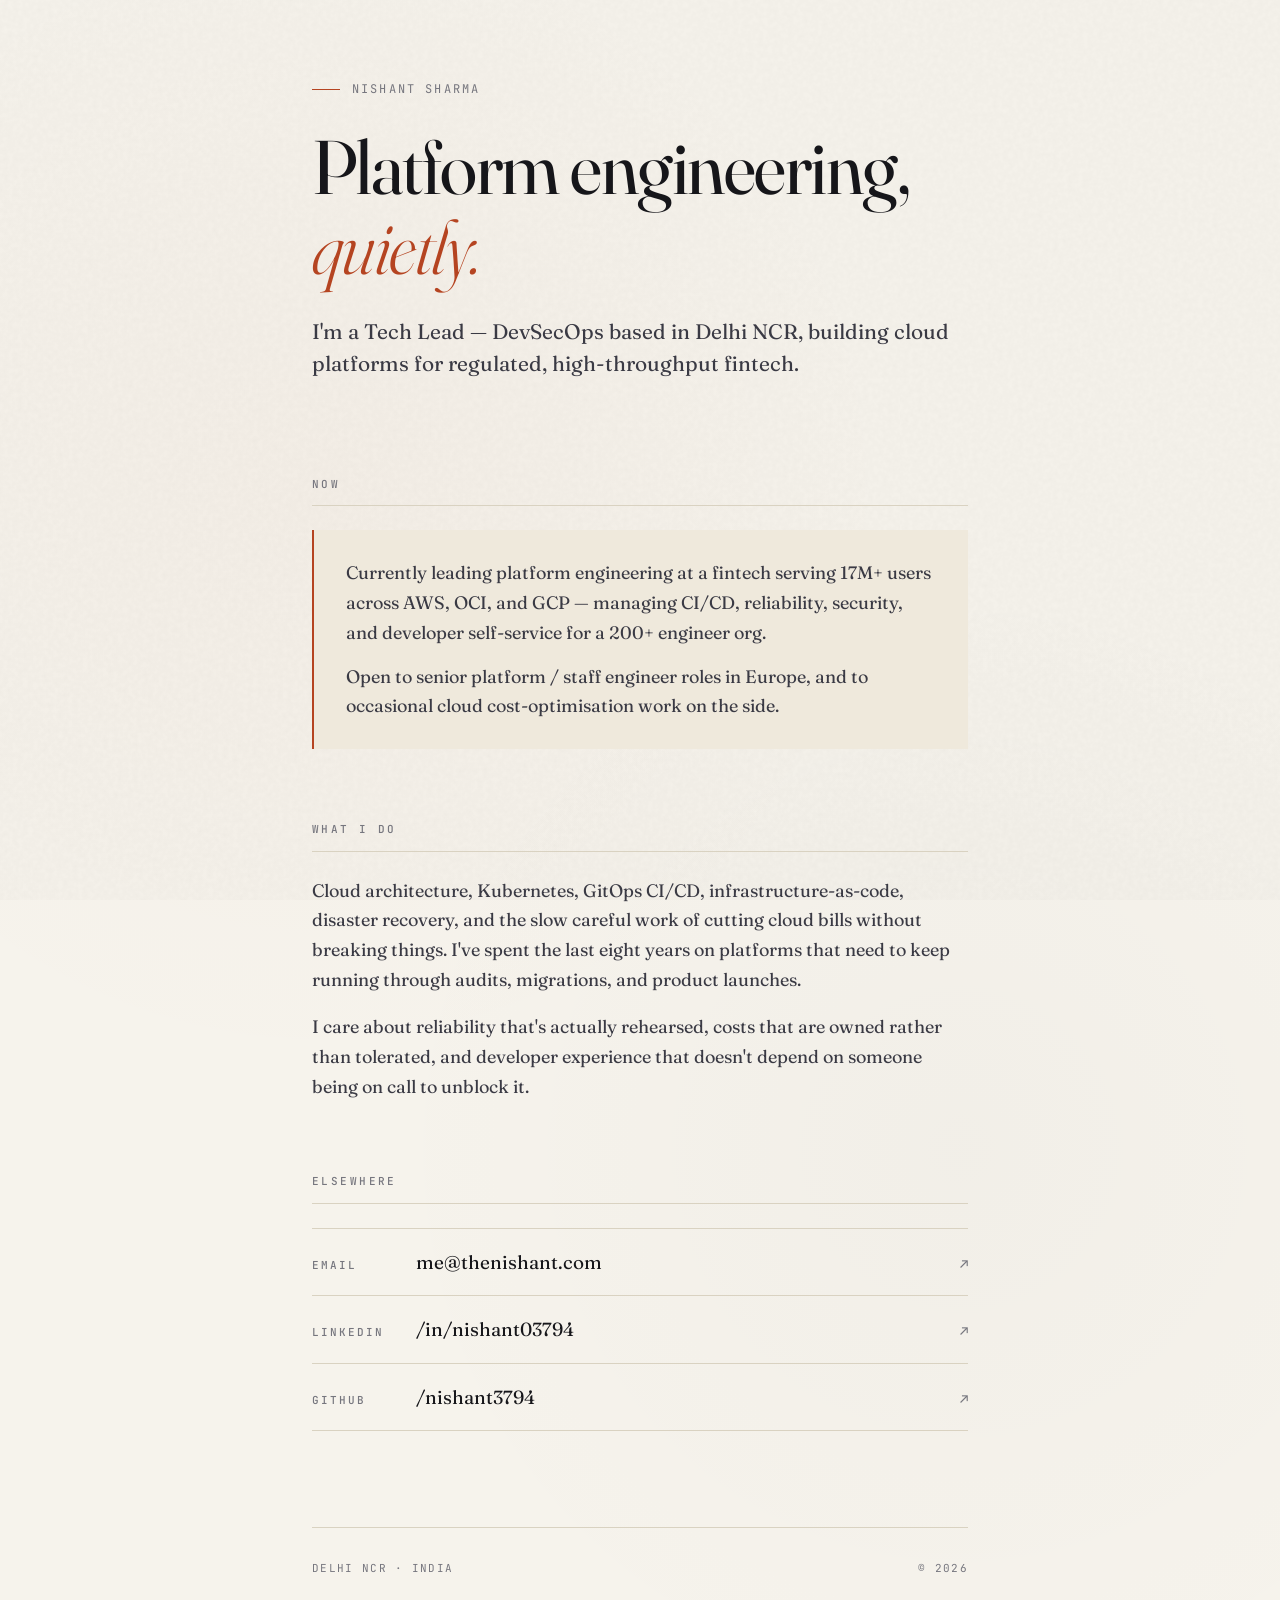
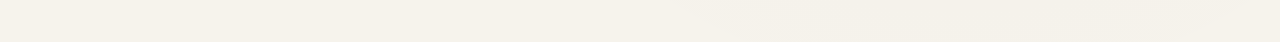
==== index.html @ 080d8586 "New Website" ====
<!DOCTYPE html>
<html lang="en">
<head>
  <meta charset="UTF-8" />
  <meta name="viewport" content="width=device-width, initial-scale=1.0" />
  <title>Nishant Sharma — Tech Lead, DevSecOps</title>
  <meta name="description" content="Tech Lead — DevSecOps. Platform engineering at fintech scale. Cloud, Kubernetes, GitOps, reliability." />
  <meta name="author" content="Nishant Sharma" />

  <meta property="og:title" content="Nishant Sharma — Tech Lead, DevSecOps" />
  <meta property="og:description" content="Platform engineering at fintech scale." />
  <meta property="og:type" content="website" />
  <meta property="og:url" content="https://thenishant.com" />

  <link rel="preconnect" href="https://fonts.googleapis.com" />
  <link rel="preconnect" href="https://fonts.gstatic.com" crossorigin />
  <link href="https://fonts.googleapis.com/css2?family=Fraunces:opsz,wght@9..144,300;9..144,400;9..144,500;9..144,600&family=JetBrains+Mono:wght@400;500&display=swap" rel="stylesheet" />

  <style>
    :root {
      --ink: #16161a;
      --ink-soft: #3a3a44;
      --ink-mute: #76767e;
      --paper: #f6f3ec;
      --paper-warm: #efe9dc;
      --rule: #d9d2c1;
      --accent: #b54421;        /* terracotta */
      --accent-soft: #e8c4b3;
      --serif: 'Fraunces', Georgia, 'Times New Roman', serif;
      --mono: 'JetBrains Mono', ui-monospace, 'SF Mono', Menlo, monospace;
    }

    * { box-sizing: border-box; margin: 0; padding: 0; }

    html { scroll-behavior: smooth; }

    body {
      font-family: var(--serif);
      font-weight: 400;
      font-size: 18px;
      line-height: 1.6;
      color: var(--ink);
      background: var(--paper);
      -webkit-font-smoothing: antialiased;
      -moz-osx-font-smoothing: grayscale;
      min-height: 100vh;

      /* subtle paper grain */
      background-image:
        radial-gradient(circle at 25% 30%, rgba(181, 68, 33, 0.025) 0%, transparent 40%),
        radial-gradient(circle at 75% 70%, rgba(22, 22, 26, 0.02) 0%, transparent 40%);
    }

    .grain {
      position: fixed;
      inset: 0;
      pointer-events: none;
      opacity: 0.4;
      mix-blend-mode: multiply;
      z-index: 1;
      background-image: url("data:image/svg+xml,%3Csvg viewBox='0 0 200 200' xmlns='http://www.w3.org/2000/svg'%3E%3Cfilter id='n'%3E%3CfeTurbulence type='fractalNoise' baseFrequency='0.9' numOctaves='2'/%3E%3CfeColorMatrix values='0 0 0 0 0 0 0 0 0 0 0 0 0 0 0 0 0 0 0.06 0'/%3E%3C/filter%3E%3Crect width='100%25' height='100%25' filter='url(%23n)'/%3E%3C/svg%3E");
    }

    .container {
      max-width: 720px;
      margin: 0 auto;
      padding: 80px 32px 64px;
      position: relative;
      z-index: 2;
    }

    /* ---- Header ---- */
    header {
      margin-bottom: 96px;
      animation: fade-up 0.8s ease-out both;
    }

    .eyebrow {
      font-family: var(--mono);
      font-size: 12px;
      letter-spacing: 0.18em;
      text-transform: uppercase;
      color: var(--ink-mute);
      margin-bottom: 28px;
      display: flex;
      align-items: center;
      gap: 12px;
    }
    .eyebrow::before {
      content: '';
      display: inline-block;
      width: 28px;
      height: 1px;
      background: var(--accent);
    }

    h1 {
      font-family: var(--serif);
      font-weight: 400;
      font-size: clamp(48px, 7vw, 76px);
      line-height: 1.05;
      letter-spacing: -0.02em;
      color: var(--ink);
      margin-bottom: 28px;
      font-variation-settings: 'opsz' 144;
    }

    h1 em {
      font-style: italic;
      font-weight: 300;
      color: var(--accent);
      font-variation-settings: 'opsz' 144;
    }

    .lede {
      font-size: 21px;
      line-height: 1.55;
      color: var(--ink-soft);
      max-width: 60ch;
      font-weight: 400;
    }

    /* ---- Sections ---- */
    section {
      margin-bottom: 72px;
      animation: fade-up 0.8s ease-out both;
    }
    section:nth-child(2) { animation-delay: 0.1s; }
    section:nth-child(3) { animation-delay: 0.2s; }
    section:nth-child(4) { animation-delay: 0.3s; }
    section:nth-child(5) { animation-delay: 0.4s; }

    h2 {
      font-family: var(--mono);
      font-size: 11px;
      font-weight: 500;
      letter-spacing: 0.22em;
      text-transform: uppercase;
      color: var(--ink-mute);
      margin-bottom: 24px;
      padding-bottom: 12px;
      border-bottom: 1px solid var(--rule);
    }

    p {
      font-size: 18px;
      line-height: 1.65;
      color: var(--ink-soft);
      margin-bottom: 18px;
      max-width: 60ch;
    }

    p strong {
      color: var(--ink);
      font-weight: 500;
    }

    /* ---- Now panel ---- */
    .now {
      background: var(--paper-warm);
      padding: 28px 32px;
      border-left: 2px solid var(--accent);
      margin-bottom: 18px;
    }
    .now p { margin-bottom: 0; }
    .now p + p { margin-top: 14px; }

    /* ---- Contact / links ---- */
    .links {
      list-style: none;
      display: flex;
      flex-direction: column;
      gap: 0;
      margin-top: 8px;
    }

    .links li {
      border-bottom: 1px solid var(--rule);
    }
    .links li:first-child { border-top: 1px solid var(--rule); }

    .links a {
      display: flex;
      align-items: baseline;
      justify-content: space-between;
      padding: 18px 0;
      color: var(--ink);
      text-decoration: none;
      font-family: var(--serif);
      font-size: 19px;
      transition: color 0.2s ease, padding-left 0.25s ease;
    }

    .links a::after {
      content: '↗';
      font-family: var(--mono);
      font-size: 14px;
      color: var(--ink-mute);
      transition: transform 0.25s ease, color 0.2s ease;
    }

    .links a:hover {
      color: var(--accent);
      padding-left: 8px;
    }
    .links a:hover::after {
      color: var(--accent);
      transform: translate(2px, -2px);
    }

    .link-label {
      font-family: var(--mono);
      font-size: 11px;
      font-weight: 500;
      letter-spacing: 0.18em;
      text-transform: uppercase;
      color: var(--ink-mute);
      margin-right: 24px;
      min-width: 80px;
      display: inline-block;
    }

    /* ---- Footer ---- */
    footer {
      margin-top: 96px;
      padding-top: 32px;
      border-top: 1px solid var(--rule);
      font-family: var(--mono);
      font-size: 11px;
      letter-spacing: 0.12em;
      text-transform: uppercase;
      color: var(--ink-mute);
      display: flex;
      justify-content: space-between;
      align-items: center;
      animation: fade-up 0.8s ease-out 0.5s both;
    }

    /* ---- Animations ---- */
    @keyframes fade-up {
      from {
        opacity: 0;
        transform: translateY(12px);
      }
      to {
        opacity: 1;
        transform: translateY(0);
      }
    }

    /* ---- Responsive ---- */
    @media (max-width: 640px) {
      .container { padding: 56px 24px 48px; }
      header { margin-bottom: 64px; }
      section { margin-bottom: 56px; }
      .lede { font-size: 18px; }
      .links a { font-size: 17px; }
      .link-label { min-width: 64px; font-size: 10px; }
      .now { padding: 22px 24px; }
      footer { flex-direction: column; gap: 12px; align-items: flex-start; }
    }

    @media (prefers-reduced-motion: reduce) {
      *, *::before, *::after {
        animation-duration: 0.01ms !important;
        animation-iteration-count: 1 !important;
        transition-duration: 0.01ms !important;
      }
    }

    ::selection {
      background: var(--accent-soft);
      color: var(--ink);
    }
  </style>
</head>
<body>
  <div class="grain"></div>

  <main class="container">
    <header>
      <div class="eyebrow">Nishant Sharma</div>
      <h1>Platform engineering, <em>quietly.</em></h1>
      <p class="lede">
        I'm a Tech Lead — DevSecOps based in Delhi NCR, building cloud platforms for regulated, high-throughput fintech.
      </p>
    </header>

    <section>
      <h2>Now</h2>
      <div class="now">
        <p>
          Currently leading platform engineering at a fintech serving 17M+ users across AWS, OCI, and GCP — managing CI/CD, reliability, security, and developer self-service for a 200+ engineer org.
        </p>
        <p>
          Open to senior platform / staff engineer roles in Europe, and to occasional cloud cost-optimisation work on the side.
        </p>
      </div>
    </section>

    <section>
      <h2>What I do</h2>
      <p>
        Cloud architecture, Kubernetes, GitOps CI/CD, infrastructure-as-code, disaster recovery, and the slow careful work of cutting cloud bills without breaking things. I've spent the last eight years on platforms that need to keep running through audits, migrations, and product launches.
      </p>
      <p>
        I care about reliability that's actually rehearsed, costs that are owned rather than tolerated, and developer experience that doesn't depend on someone being on call to unblock it.
      </p>
    </section>

    <section>
      <h2>Elsewhere</h2>
      <ul class="links">
        <li>
          <a href="mailto:me@thenishant.com">
            <span><span class="link-label">Email</span>me@thenishant.com</span>
          </a>
        </li>
        <li>
          <a href="https://linkedin.com/in/nishant03794" target="_blank" rel="noopener">
            <span><span class="link-label">LinkedIn</span>/in/nishant03794</span>
          </a>
        </li>
        <li>
          <a href="https://github.com/nishant3794" target="_blank" rel="noopener">
            <span><span class="link-label">GitHub</span>/nishant3794</span>
          </a>
        </li>
      </ul>
    </section>

    <footer>
      <span>Delhi NCR · India</span>
      <span>© 2026</span>
    </footer>
  </main>
</body>
</html>
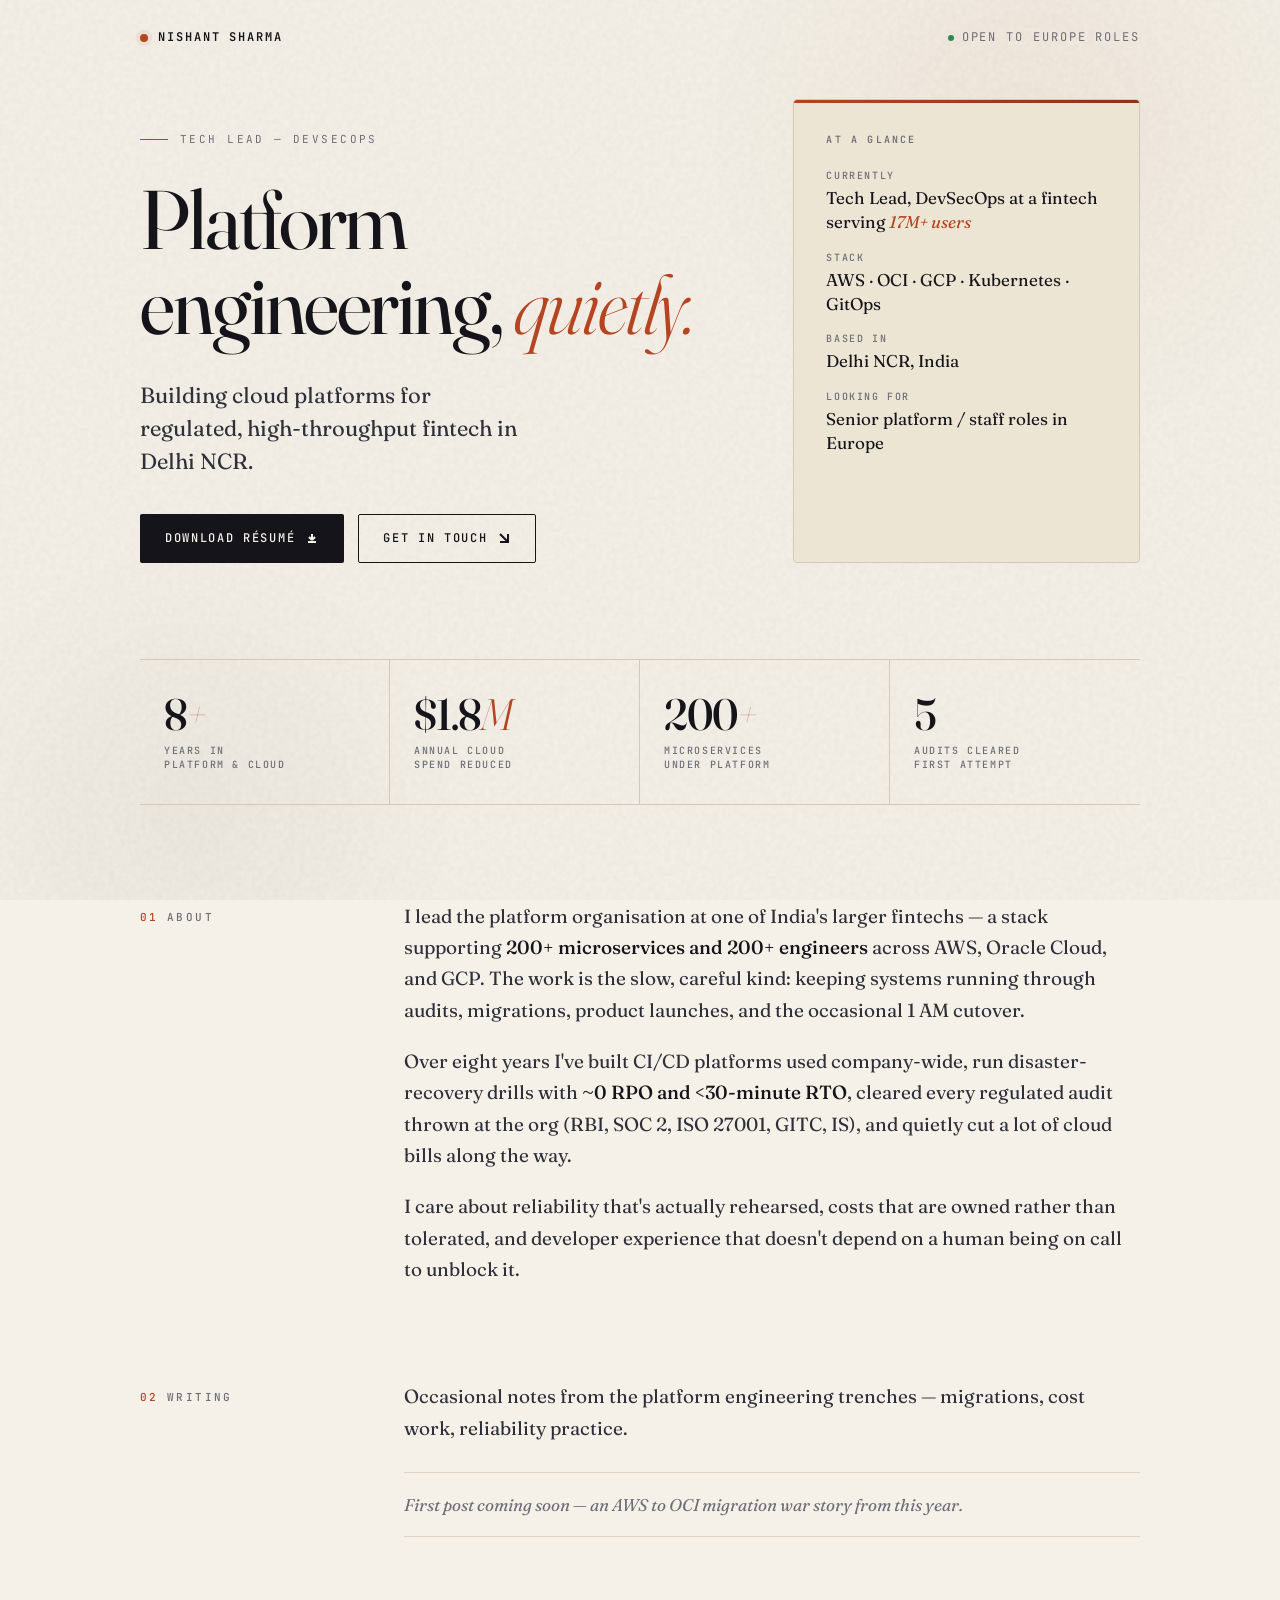
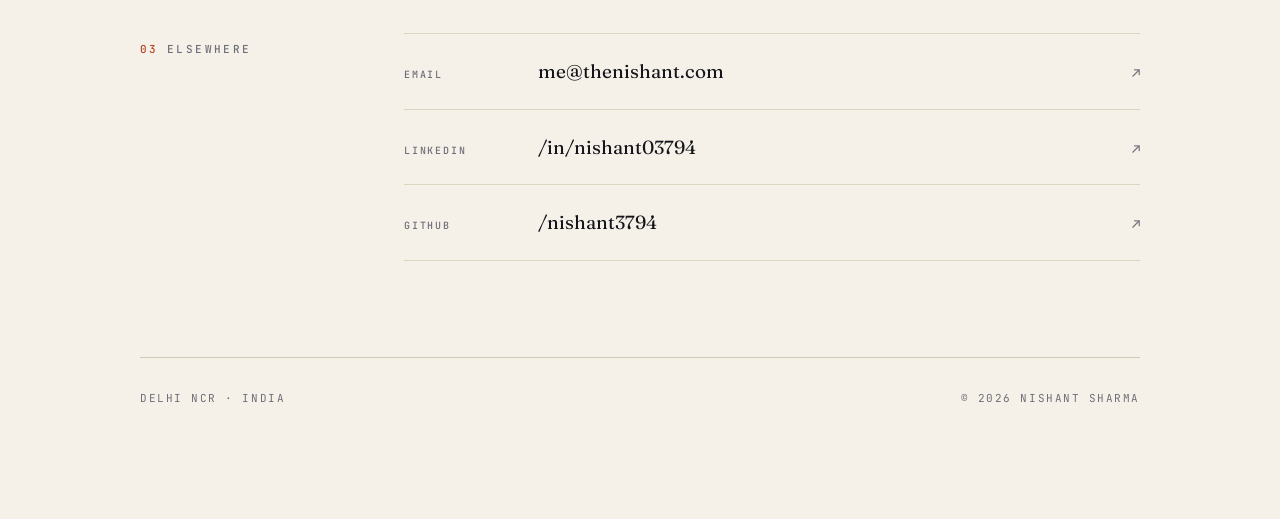
==== commit fbe7487c: "Refactor index.html with style and content updates Updated styles and content in index.html, includi" ====
--- a/index.html
+++ b/index.html
@@ -14,24 +14,27 @@
 
   <link rel="preconnect" href="https://fonts.googleapis.com" />
   <link rel="preconnect" href="https://fonts.gstatic.com" crossorigin />
-  <link href="https://fonts.googleapis.com/css2?family=Fraunces:opsz,wght@9..144,300;9..144,400;9..144,500;9..144,600&family=JetBrains+Mono:wght@400;500&display=swap" rel="stylesheet" />
+  <link href="https://fonts.googleapis.com/css2?family=Fraunces:opsz,wght@9..144,300;9..144,400;9..144,500;9..144,600;9..144,700&family=JetBrains+Mono:wght@400;500;600&display=swap" rel="stylesheet" />
 
   <style>
     :root {
-      --ink: #16161a;
-      --ink-soft: #3a3a44;
-      --ink-mute: #76767e;
-      --paper: #f6f3ec;
-      --paper-warm: #efe9dc;
-      --rule: #d9d2c1;
-      --accent: #b54421;        /* terracotta */
+      --ink: #14141a;
+      --ink-soft: #2f2f3a;
+      --ink-mute: #6e6e78;
+      --paper: #f5f1e8;
+      --paper-warm: #ece5d3;
+      --paper-deep: #e3dac4;
+      --rule: #d2cab5;
+      --rule-soft: #ddd5c0;
+      --accent: #b54421;
+      --accent-deep: #8e3416;
       --accent-soft: #e8c4b3;
+      --accent-glow: rgba(181, 68, 33, 0.08);
       --serif: 'Fraunces', Georgia, 'Times New Roman', serif;
       --mono: 'JetBrains Mono', ui-monospace, 'SF Mono', Menlo, monospace;
     }
 
     * { box-sizing: border-box; margin: 0; padding: 0; }
-
     html { scroll-behavior: smooth; }
 
     body {
@@ -44,41 +47,120 @@
       -webkit-font-smoothing: antialiased;
       -moz-osx-font-smoothing: grayscale;
       min-height: 100vh;
-
-      /* subtle paper grain */
-      background-image:
-        radial-gradient(circle at 25% 30%, rgba(181, 68, 33, 0.025) 0%, transparent 40%),
-        radial-gradient(circle at 75% 70%, rgba(22, 22, 26, 0.02) 0%, transparent 40%);
+    }
+
+    /* ---- Background atmosphere ---- */
+    .bg-fx {
+      position: fixed;
+      inset: 0;
+      pointer-events: none;
+      z-index: 0;
+      overflow: hidden;
+    }
+    .bg-fx::before {
+      content: '';
+      position: absolute;
+      top: -20%;
+      right: -10%;
+      width: 60%;
+      height: 70%;
+      background: radial-gradient(circle, rgba(181, 68, 33, 0.06) 0%, transparent 60%);
+      filter: blur(40px);
+    }
+    .bg-fx::after {
+      content: '';
+      position: absolute;
+      bottom: -20%;
+      left: -10%;
+      width: 50%;
+      height: 60%;
+      background: radial-gradient(circle, rgba(22, 22, 26, 0.04) 0%, transparent 60%);
+      filter: blur(40px);
     }
 
     .grain {
       position: fixed;
       inset: 0;
       pointer-events: none;
-      opacity: 0.4;
+      opacity: 0.5;
       mix-blend-mode: multiply;
       z-index: 1;
-      background-image: url("data:image/svg+xml,%3Csvg viewBox='0 0 200 200' xmlns='http://www.w3.org/2000/svg'%3E%3Cfilter id='n'%3E%3CfeTurbulence type='fractalNoise' baseFrequency='0.9' numOctaves='2'/%3E%3CfeColorMatrix values='0 0 0 0 0 0 0 0 0 0 0 0 0 0 0 0 0 0 0.06 0'/%3E%3C/filter%3E%3Crect width='100%25' height='100%25' filter='url(%23n)'/%3E%3C/svg%3E");
+      background-image: url("data:image/svg+xml,%3Csvg viewBox='0 0 200 200' xmlns='http://www.w3.org/2000/svg'%3E%3Cfilter id='n'%3E%3CfeTurbulence type='fractalNoise' baseFrequency='0.85' numOctaves='2'/%3E%3CfeColorMatrix values='0 0 0 0 0 0 0 0 0 0 0 0 0 0 0 0 0 0 0.07 0'/%3E%3C/filter%3E%3Crect width='100%25' height='100%25' filter='url(%23n)'/%3E%3C/svg%3E");
+    }
+
+    /* ---- Top bar ---- */
+    .topbar {
+      position: relative;
+      z-index: 10;
+      max-width: 1080px;
+      margin: 0 auto;
+      padding: 28px 40px;
+      display: flex;
+      align-items: center;
+      justify-content: space-between;
+      font-family: var(--mono);
+      font-size: 12px;
+      letter-spacing: 0.16em;
+      text-transform: uppercase;
+    }
+    .topbar .mark {
+      color: var(--ink);
+      font-weight: 600;
+      text-decoration: none;
+      display: flex;
+      align-items: center;
+      gap: 10px;
+    }
+    .topbar .mark::before {
+      content: '';
+      display: inline-block;
+      width: 8px;
+      height: 8px;
+      background: var(--accent);
+      border-radius: 50%;
+      box-shadow: 0 0 0 4px var(--accent-glow);
+    }
+    .topbar .available {
+      color: var(--ink-mute);
+      display: flex;
+      align-items: center;
+      gap: 8px;
+    }
+    .topbar .available .dot {
+      width: 6px;
+      height: 6px;
+      background: #2d8a4e;
+      border-radius: 50%;
+      animation: pulse 2.4s ease-in-out infinite;
+    }
+    @keyframes pulse {
+      0%, 100% { opacity: 1; box-shadow: 0 0 0 0 rgba(45, 138, 78, 0.4); }
+      50% { opacity: 0.85; box-shadow: 0 0 0 6px rgba(45, 138, 78, 0); }
     }
 
     .container {
-      max-width: 720px;
+      max-width: 1080px;
       margin: 0 auto;
-      padding: 80px 32px 64px;
+      padding: 24px 40px 80px;
       position: relative;
       z-index: 2;
     }
 
-    /* ---- Header ---- */
-    header {
+    /* ---- Hero ---- */
+    .hero {
+      display: grid;
+      grid-template-columns: 1.7fr 1fr;
+      gap: 64px;
       margin-bottom: 96px;
       animation: fade-up 0.8s ease-out both;
     }
 
+    .hero-main { padding-top: 32px; }
+
     .eyebrow {
       font-family: var(--mono);
-      font-size: 12px;
-      letter-spacing: 0.18em;
+      font-size: 11px;
+      letter-spacing: 0.22em;
       text-transform: uppercase;
       color: var(--ink-mute);
       margin-bottom: 28px;
@@ -97,14 +179,13 @@
     h1 {
       font-family: var(--serif);
       font-weight: 400;
-      font-size: clamp(48px, 7vw, 76px);
-      line-height: 1.05;
-      letter-spacing: -0.02em;
-      color: var(--ink);
-      margin-bottom: 28px;
+      font-size: clamp(52px, 6.5vw, 88px);
+      line-height: 1.02;
+      letter-spacing: -0.025em;
+      color: var(--ink);
+      margin-bottom: 32px;
       font-variation-settings: 'opsz' 144;
     }
-
     h1 em {
       font-style: italic;
       font-weight: 300;
@@ -113,23 +194,178 @@
     }
 
     .lede {
-      font-size: 21px;
-      line-height: 1.55;
+      font-size: 22px;
+      line-height: 1.5;
       color: var(--ink-soft);
-      max-width: 60ch;
+      max-width: 28ch;
       font-weight: 400;
+      margin-bottom: 36px;
+    }
+
+    /* ---- CTA buttons ---- */
+    .cta-row {
+      display: flex;
+      gap: 14px;
+      flex-wrap: wrap;
+      align-items: center;
+    }
+    .btn {
+      display: inline-flex;
+      align-items: center;
+      gap: 10px;
+      padding: 14px 24px;
+      font-family: var(--mono);
+      font-size: 12px;
+      font-weight: 500;
+      letter-spacing: 0.14em;
+      text-transform: uppercase;
+      text-decoration: none;
+      border-radius: 2px;
+      transition: all 0.25s ease;
+      cursor: pointer;
+      border: 1px solid transparent;
+    }
+    .btn-primary {
+      background: var(--ink);
+      color: var(--paper);
+    }
+    .btn-primary:hover {
+      background: var(--accent-deep);
+      transform: translateY(-1px);
+      box-shadow: 0 8px 20px -8px rgba(181, 68, 33, 0.4);
+    }
+    .btn-primary svg { stroke: var(--paper); }
+    .btn-secondary {
+      background: transparent;
+      color: var(--ink);
+      border: 1px solid var(--ink);
+    }
+    .btn-secondary:hover {
+      background: var(--ink);
+      color: var(--paper);
+      transform: translateY(-1px);
+    }
+    .btn-secondary:hover svg { stroke: var(--paper); }
+    .btn svg {
+      width: 14px;
+      height: 14px;
+      stroke: var(--ink);
+      stroke-width: 2;
+      fill: none;
+      transition: transform 0.25s ease;
+    }
+    .btn:hover svg { transform: translate(2px, -2px); }
+    .btn-primary svg { stroke: var(--paper); }
+
+    /* ---- Hero meta card ---- */
+    .meta-card {
+      background: var(--paper-warm);
+      padding: 32px;
+      border: 1px solid var(--rule);
+      border-radius: 4px;
+      position: relative;
+      overflow: hidden;
+    }
+    .meta-card::before {
+      content: '';
+      position: absolute;
+      top: 0;
+      left: 0;
+      right: 0;
+      height: 3px;
+      background: linear-gradient(90deg, var(--accent), var(--accent-deep));
+    }
+    .meta-card h3 {
+      font-family: var(--mono);
+      font-size: 10px;
+      font-weight: 600;
+      letter-spacing: 0.22em;
+      text-transform: uppercase;
+      color: var(--ink-mute);
+      margin-bottom: 20px;
+    }
+    .meta-list {
+      list-style: none;
+      display: flex;
+      flex-direction: column;
+      gap: 16px;
+    }
+    .meta-list li {
+      display: flex;
+      flex-direction: column;
+      gap: 2px;
+    }
+    .meta-label {
+      font-family: var(--mono);
+      font-size: 10px;
+      font-weight: 500;
+      letter-spacing: 0.16em;
+      text-transform: uppercase;
+      color: var(--ink-mute);
+    }
+    .meta-value {
+      font-family: var(--serif);
+      font-size: 17px;
+      color: var(--ink);
+      line-height: 1.4;
+    }
+    .meta-value em {
+      color: var(--accent);
+      font-style: italic;
+    }
+
+    /* ---- Stats strip ---- */
+    .stats {
+      display: grid;
+      grid-template-columns: repeat(4, 1fr);
+      gap: 0;
+      margin-bottom: 96px;
+      border-top: 1px solid var(--rule);
+      border-bottom: 1px solid var(--rule);
+      animation: fade-up 0.8s ease-out 0.15s both;
+    }
+    .stat {
+      padding: 32px 24px;
+      border-right: 1px solid var(--rule);
+      transition: background 0.3s ease;
+    }
+    .stat:last-child { border-right: none; }
+    .stat:hover { background: var(--paper-warm); }
+    .stat-value {
+      font-family: var(--serif);
+      font-size: 44px;
+      font-weight: 500;
+      line-height: 1;
+      color: var(--ink);
+      margin-bottom: 8px;
+      letter-spacing: -0.02em;
+      font-variation-settings: 'opsz' 144;
+    }
+    .stat-value em {
+      font-style: italic;
+      font-weight: 300;
+      color: var(--accent);
+    }
+    .stat-label {
+      font-family: var(--mono);
+      font-size: 10px;
+      font-weight: 500;
+      letter-spacing: 0.16em;
+      text-transform: uppercase;
+      color: var(--ink-mute);
+      line-height: 1.4;
     }
 
     /* ---- Sections ---- */
     section {
-      margin-bottom: 72px;
+      margin-bottom: 96px;
       animation: fade-up 0.8s ease-out both;
     }
-    section:nth-child(2) { animation-delay: 0.1s; }
-    section:nth-child(3) { animation-delay: 0.2s; }
-    section:nth-child(4) { animation-delay: 0.3s; }
-    section:nth-child(5) { animation-delay: 0.4s; }
-
+    .section-row {
+      display: grid;
+      grid-template-columns: 200px 1fr;
+      gap: 64px;
+    }
     h2 {
       font-family: var(--mono);
       font-size: 11px;
@@ -137,129 +373,177 @@
       letter-spacing: 0.22em;
       text-transform: uppercase;
       color: var(--ink-mute);
-      margin-bottom: 24px;
-      padding-bottom: 12px;
-      border-bottom: 1px solid var(--rule);
-    }
-
-    p {
-      font-size: 18px;
+      padding-top: 8px;
+    }
+    h2 .num {
+      color: var(--accent);
+      margin-right: 8px;
+    }
+
+    .section-body p {
+      font-size: 19px;
       line-height: 1.65;
       color: var(--ink-soft);
-      margin-bottom: 18px;
+      margin-bottom: 20px;
       max-width: 60ch;
     }
-
-    p strong {
+    .section-body p:last-child { margin-bottom: 0; }
+    .section-body p strong {
       color: var(--ink);
       font-weight: 500;
     }
 
-    /* ---- Now panel ---- */
-    .now {
-      background: var(--paper-warm);
-      padding: 28px 32px;
-      border-left: 2px solid var(--accent);
-      margin-bottom: 18px;
-    }
-    .now p { margin-bottom: 0; }
-    .now p + p { margin-top: 14px; }
-
-    /* ---- Contact / links ---- */
+    /* ---- Writing list ---- */
+    .writing-list {
+      list-style: none;
+      display: flex;
+      flex-direction: column;
+    }
+    .writing-list li {
+      border-top: 1px solid var(--rule-soft);
+    }
+    .writing-list li:last-child {
+      border-bottom: 1px solid var(--rule-soft);
+    }
+    .writing-list a {
+      display: grid;
+      grid-template-columns: 110px 1fr auto;
+      gap: 24px;
+      align-items: baseline;
+      padding: 24px 0;
+      text-decoration: none;
+      color: var(--ink);
+      transition: padding-left 0.25s ease, color 0.2s ease;
+    }
+    .writing-list a:hover { padding-left: 12px; color: var(--accent-deep); }
+    .writing-date {
+      font-family: var(--mono);
+      font-size: 11px;
+      letter-spacing: 0.12em;
+      text-transform: uppercase;
+      color: var(--ink-mute);
+    }
+    .writing-title {
+      font-family: var(--serif);
+      font-size: 21px;
+      font-weight: 400;
+      line-height: 1.35;
+      letter-spacing: -0.01em;
+    }
+    .writing-arrow {
+      font-family: var(--mono);
+      font-size: 14px;
+      color: var(--ink-mute);
+      transition: transform 0.25s ease, color 0.2s ease;
+    }
+    .writing-list a:hover .writing-arrow {
+      transform: translate(2px, -2px);
+      color: var(--accent);
+    }
+    .writing-coming {
+      font-family: var(--serif);
+      font-style: italic;
+      color: var(--ink-mute);
+      padding: 18px 0;
+      font-size: 17px;
+    }
+
+    /* ---- Contact list ---- */
     .links {
       list-style: none;
       display: flex;
       flex-direction: column;
-      gap: 0;
-      margin-top: 8px;
-    }
-
-    .links li {
-      border-bottom: 1px solid var(--rule);
-    }
-    .links li:first-child { border-top: 1px solid var(--rule); }
-
+    }
+    .links li { border-top: 1px solid var(--rule-soft); }
+    .links li:last-child { border-bottom: 1px solid var(--rule-soft); }
     .links a {
-      display: flex;
+      display: grid;
+      grid-template-columns: 110px 1fr auto;
+      gap: 24px;
       align-items: baseline;
-      justify-content: space-between;
-      padding: 18px 0;
-      color: var(--ink);
+      padding: 22px 0;
       text-decoration: none;
+      color: var(--ink);
       font-family: var(--serif);
       font-size: 19px;
-      transition: color 0.2s ease, padding-left 0.25s ease;
-    }
-
-    .links a::after {
-      content: '↗';
-      font-family: var(--mono);
-      font-size: 14px;
-      color: var(--ink-mute);
-      transition: transform 0.25s ease, color 0.2s ease;
-    }
-
-    .links a:hover {
-      color: var(--accent);
-      padding-left: 8px;
-    }
-    .links a:hover::after {
-      color: var(--accent);
-      transform: translate(2px, -2px);
-    }
-
-    .link-label {
-      font-family: var(--mono);
-      font-size: 11px;
+      transition: padding-left 0.25s ease, color 0.2s ease;
+    }
+    .links a:hover { padding-left: 12px; color: var(--accent-deep); }
+    .links-label {
+      font-family: var(--mono);
+      font-size: 10px;
       font-weight: 500;
       letter-spacing: 0.18em;
       text-transform: uppercase;
       color: var(--ink-mute);
-      margin-right: 24px;
-      min-width: 80px;
-      display: inline-block;
+    }
+    .links-arrow {
+      font-family: var(--mono);
+      font-size: 14px;
+      color: var(--ink-mute);
+      transition: transform 0.25s ease, color 0.2s ease;
+    }
+    .links a:hover .links-arrow {
+      transform: translate(2px, -2px);
+      color: var(--accent);
     }
 
     /* ---- Footer ---- */
     footer {
-      margin-top: 96px;
-      padding-top: 32px;
+      margin-top: 64px;
+      padding: 32px 0;
       border-top: 1px solid var(--rule);
       font-family: var(--mono);
       font-size: 11px;
-      letter-spacing: 0.12em;
+      letter-spacing: 0.14em;
       text-transform: uppercase;
       color: var(--ink-mute);
       display: flex;
       justify-content: space-between;
       align-items: center;
-      animation: fade-up 0.8s ease-out 0.5s both;
     }
 
     /* ---- Animations ---- */
     @keyframes fade-up {
-      from {
-        opacity: 0;
-        transform: translateY(12px);
+      from { opacity: 0; transform: translateY(16px); }
+      to { opacity: 1; transform: translateY(0); }
+    }
+    section:nth-of-type(1) { animation-delay: 0.25s; }
+    section:nth-of-type(2) { animation-delay: 0.35s; }
+    section:nth-of-type(3) { animation-delay: 0.45s; }
+
+    /* ---- Responsive ---- */
+    @media (max-width: 900px) {
+      .hero { grid-template-columns: 1fr; gap: 40px; }
+      .hero-main { padding-top: 0; }
+      .stats { grid-template-columns: repeat(2, 1fr); }
+      .stat:nth-child(2) { border-right: none; }
+      .stat:nth-child(1), .stat:nth-child(2) { border-bottom: 1px solid var(--rule); }
+      .section-row { grid-template-columns: 1fr; gap: 24px; }
+      .lede { max-width: 100%; }
+    }
+    @media (max-width: 600px) {
+      .topbar { padding: 22px 24px; }
+      .container { padding: 16px 24px 56px; }
+      .hero { margin-bottom: 64px; }
+      section { margin-bottom: 72px; }
+      .stat-value { font-size: 32px; }
+      .stat { padding: 24px 16px; }
+      .meta-card { padding: 24px; }
+      .lede { font-size: 19px; }
+      .writing-list a, .links a {
+        grid-template-columns: 1fr auto;
+        gap: 12px;
       }
-      to {
-        opacity: 1;
-        transform: translateY(0);
+      .writing-date, .links-label {
+        grid-column: 1 / -1;
+        margin-bottom: 4px;
       }
-    }
-
-    /* ---- Responsive ---- */
-    @media (max-width: 640px) {
-      .container { padding: 56px 24px 48px; }
-      header { margin-bottom: 64px; }
-      section { margin-bottom: 56px; }
-      .lede { font-size: 18px; }
-      .links a { font-size: 17px; }
-      .link-label { min-width: 64px; font-size: 10px; }
-      .now { padding: 22px 24px; }
+      .writing-title, .links a > span:nth-child(2) { font-size: 17px; }
+      .cta-row { flex-direction: column; align-items: stretch; }
+      .btn { justify-content: center; }
       footer { flex-direction: column; gap: 12px; align-items: flex-start; }
     }
-
     @media (prefers-reduced-motion: reduce) {
       *, *::before, *::after {
         animation-duration: 0.01ms !important;
@@ -267,72 +551,149 @@
         transition-duration: 0.01ms !important;
       }
     }
-
-    ::selection {
-      background: var(--accent-soft);
-      color: var(--ink);
-    }
+    ::selection { background: var(--accent-soft); color: var(--ink); }
   </style>
 </head>
 <body>
+  <div class="bg-fx"></div>
   <div class="grain"></div>
 
+  <nav class="topbar">
+    <a href="#" class="mark">Nishant Sharma</a>
+    <span class="available"><span class="dot"></span>Open to Europe roles</span>
+  </nav>
+
   <main class="container">
-    <header>
-      <div class="eyebrow">Nishant Sharma</div>
-      <h1>Platform engineering, <em>quietly.</em></h1>
-      <p class="lede">
-        I'm a Tech Lead — DevSecOps based in Delhi NCR, building cloud platforms for regulated, high-throughput fintech.
-      </p>
-    </header>
+
+    <section class="hero">
+      <div class="hero-main">
+        <div class="eyebrow">Tech Lead — DevSecOps</div>
+        <h1>Platform engineering, <em>quietly.</em></h1>
+        <p class="lede">
+          Building cloud platforms for regulated, high-throughput fintech in Delhi NCR.
+        </p>
+        <div class="cta-row">
+          <a class="btn btn-primary" href="/Nishant_Sharma_Resume.pdf" download>
+            Download résumé
+            <svg viewBox="0 0 14 14"><path d="M3 11h8M7 3v6m0 0l-3-3m3 3l3-3"/></svg>
+          </a>
+          <a class="btn btn-secondary" href="mailto:me@thenishant.com">
+            Get in touch
+            <svg viewBox="0 0 14 14"><path d="M3 3l8 8M11 3v8H3"/></svg>
+          </a>
+        </div>
+      </div>
+
+      <aside class="meta-card">
+        <h3>At a glance</h3>
+        <ul class="meta-list">
+          <li>
+            <span class="meta-label">Currently</span>
+            <span class="meta-value">Tech Lead, DevSecOps at a fintech serving <em>17M+ users</em></span>
+          </li>
+          <li>
+            <span class="meta-label">Stack</span>
+            <span class="meta-value">AWS · OCI · GCP · Kubernetes · GitOps</span>
+          </li>
+          <li>
+            <span class="meta-label">Based in</span>
+            <span class="meta-value">Delhi NCR, India</span>
+          </li>
+          <li>
+            <span class="meta-label">Looking for</span>
+            <span class="meta-value">Senior platform / staff roles in Europe</span>
+          </li>
+        </ul>
+      </aside>
+    </section>
+
+    <div class="stats">
+      <div class="stat">
+        <div class="stat-value">8<em>+</em></div>
+        <div class="stat-label">Years in<br/>platform &amp; cloud</div>
+      </div>
+      <div class="stat">
+        <div class="stat-value">$1.8<em>M</em></div>
+        <div class="stat-label">Annual cloud<br/>spend reduced</div>
+      </div>
+      <div class="stat">
+        <div class="stat-value">200<em>+</em></div>
+        <div class="stat-label">Microservices<br/>under platform</div>
+      </div>
+      <div class="stat">
+        <div class="stat-value">5</div>
+        <div class="stat-label">Audits cleared<br/>first attempt</div>
+      </div>
+    </div>
 
     <section>
-      <h2>Now</h2>
-      <div class="now">
-        <p>
-          Currently leading platform engineering at a fintech serving 17M+ users across AWS, OCI, and GCP — managing CI/CD, reliability, security, and developer self-service for a 200+ engineer org.
-        </p>
-        <p>
-          Open to senior platform / staff engineer roles in Europe, and to occasional cloud cost-optimisation work on the side.
-        </p>
+      <div class="section-row">
+        <h2><span class="num">01</span>About</h2>
+        <div class="section-body">
+          <p>
+            I lead the platform organisation at one of India's larger fintechs — a stack supporting <strong>200+ microservices and 200+ engineers</strong> across AWS, Oracle Cloud, and GCP. The work is the slow, careful kind: keeping systems running through audits, migrations, product launches, and the occasional 1 AM cutover.
+          </p>
+          <p>
+            Over eight years I've built CI/CD platforms used company-wide, run disaster-recovery drills with <strong>~0 RPO and &lt;30-minute RTO</strong>, cleared every regulated audit thrown at the org (RBI, SOC 2, ISO 27001, GITC, IS), and quietly cut a lot of cloud bills along the way.
+          </p>
+          <p>
+            I care about reliability that's actually rehearsed, costs that are owned rather than tolerated, and developer experience that doesn't depend on a human being on call to unblock it.
+          </p>
+        </div>
       </div>
     </section>
 
     <section>
-      <h2>What I do</h2>
-      <p>
-        Cloud architecture, Kubernetes, GitOps CI/CD, infrastructure-as-code, disaster recovery, and the slow careful work of cutting cloud bills without breaking things. I've spent the last eight years on platforms that need to keep running through audits, migrations, and product launches.
-      </p>
-      <p>
-        I care about reliability that's actually rehearsed, costs that are owned rather than tolerated, and developer experience that doesn't depend on someone being on call to unblock it.
-      </p>
+      <div class="section-row">
+        <h2><span class="num">02</span>Writing</h2>
+        <div class="section-body">
+          <p style="margin-bottom: 28px;">
+            Occasional notes from the platform engineering trenches — migrations, cost work, reliability practice.
+          </p>
+          <ul class="writing-list">
+            <li class="writing-coming">
+              First post coming soon — an AWS to OCI migration war story from this year.
+            </li>
+          </ul>
+        </div>
+      </div>
     </section>
 
     <section>
-      <h2>Elsewhere</h2>
-      <ul class="links">
-        <li>
-          <a href="mailto:me@thenishant.com">
-            <span><span class="link-label">Email</span>me@thenishant.com</span>
-          </a>
-        </li>
-        <li>
-          <a href="https://linkedin.com/in/nishant03794" target="_blank" rel="noopener">
-            <span><span class="link-label">LinkedIn</span>/in/nishant03794</span>
-          </a>
-        </li>
-        <li>
-          <a href="https://github.com/nishant3794" target="_blank" rel="noopener">
-            <span><span class="link-label">GitHub</span>/nishant3794</span>
-          </a>
-        </li>
-      </ul>
+      <div class="section-row">
+        <h2><span class="num">03</span>Elsewhere</h2>
+        <div class="section-body">
+          <ul class="links">
+            <li>
+              <a href="mailto:me@thenishant.com">
+                <span class="links-label">Email</span>
+                <span>me@thenishant.com</span>
+                <span class="links-arrow">↗</span>
+              </a>
+            </li>
+            <li>
+              <a href="https://linkedin.com/in/nishant03794" target="_blank" rel="noopener">
+                <span class="links-label">LinkedIn</span>
+                <span>/in/nishant03794</span>
+                <span class="links-arrow">↗</span>
+              </a>
+            </li>
+            <li>
+              <a href="https://github.com/nishant3794" target="_blank" rel="noopener">
+                <span class="links-label">GitHub</span>
+                <span>/nishant3794</span>
+                <span class="links-arrow">↗</span>
+              </a>
+            </li>
+          </ul>
+        </div>
+      </div>
     </section>
 
     <footer>
       <span>Delhi NCR · India</span>
-      <span>© 2026</span>
+      <span>© 2026 Nishant Sharma</span>
     </footer>
   </main>
 </body>
-</html>+</html>
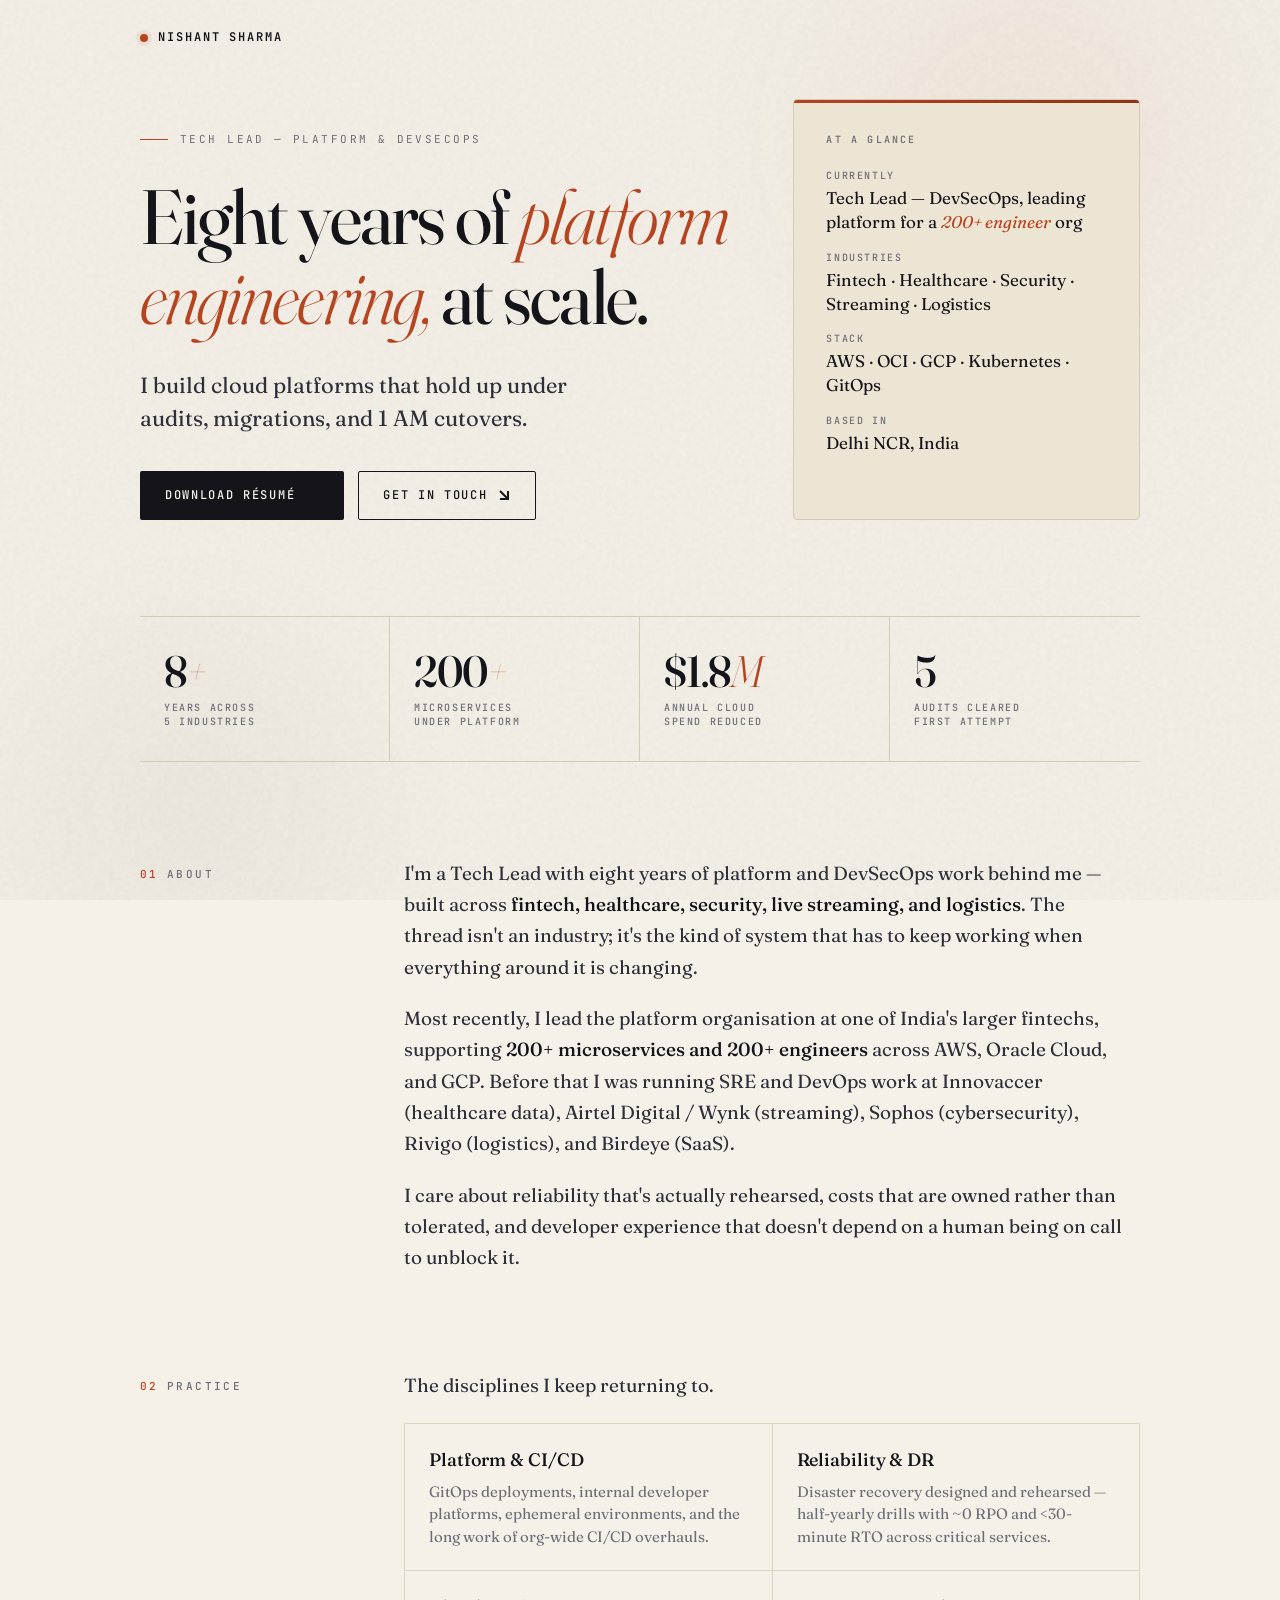
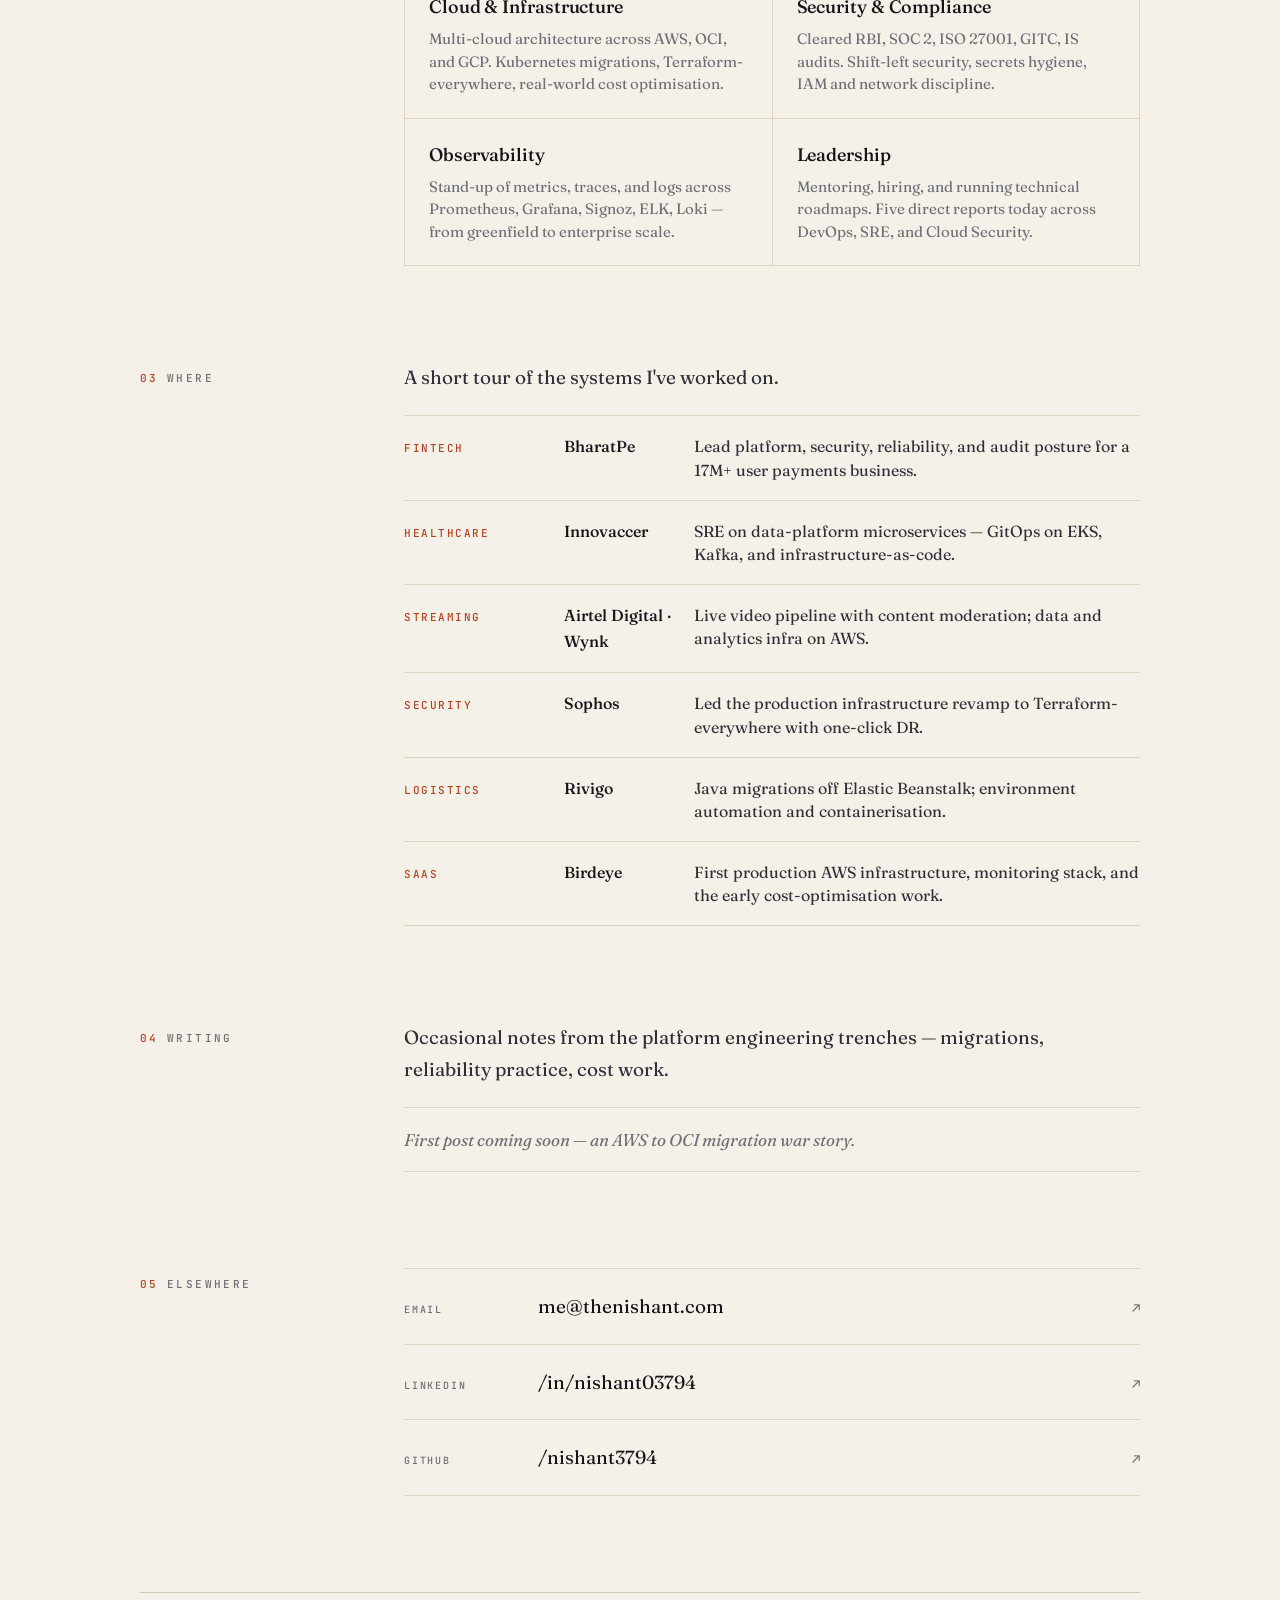
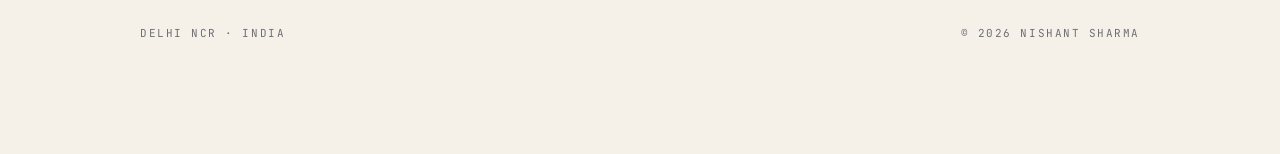
==== commit 86ea2fa3: "Revise HTML title, meta tags, and CSS styles Updated title and meta description for better clarity a" ====
--- a/index.html
+++ b/index.html
@@ -3,12 +3,12 @@
 <head>
   <meta charset="UTF-8" />
   <meta name="viewport" content="width=device-width, initial-scale=1.0" />
-  <title>Nishant Sharma — Tech Lead, DevSecOps</title>
-  <meta name="description" content="Tech Lead — DevSecOps. Platform engineering at fintech scale. Cloud, Kubernetes, GitOps, reliability." />
+  <title>Nishant Sharma — Tech Lead, Platform &amp; DevSecOps</title>
+  <meta name="description" content="Tech Lead with eight years building cloud platforms across fintech, healthcare, security, streaming, and logistics." />
   <meta name="author" content="Nishant Sharma" />
 
-  <meta property="og:title" content="Nishant Sharma — Tech Lead, DevSecOps" />
-  <meta property="og:description" content="Platform engineering at fintech scale." />
+  <meta property="og:title" content="Nishant Sharma — Tech Lead, Platform &amp; DevSecOps" />
+  <meta property="og:description" content="Eight years of platform engineering at scale." />
   <meta property="og:type" content="website" />
   <meta property="og:url" content="https://thenishant.com" />
 
@@ -154,7 +154,6 @@
       margin-bottom: 96px;
       animation: fade-up 0.8s ease-out both;
     }
-
     .hero-main { padding-top: 32px; }
 
     .eyebrow {
@@ -179,8 +178,8 @@
     h1 {
       font-family: var(--serif);
       font-weight: 400;
-      font-size: clamp(52px, 6.5vw, 88px);
-      line-height: 1.02;
+      font-size: clamp(48px, 6vw, 80px);
+      line-height: 1.04;
       letter-spacing: -0.025em;
       color: var(--ink);
       margin-bottom: 32px;
@@ -197,7 +196,7 @@
       font-size: 22px;
       line-height: 1.5;
       color: var(--ink-soft);
-      max-width: 28ch;
+      max-width: 32ch;
       font-weight: 400;
       margin-bottom: 36px;
     }
@@ -225,26 +224,15 @@
       cursor: pointer;
       border: 1px solid transparent;
     }
-    .btn-primary {
-      background: var(--ink);
-      color: var(--paper);
-    }
+    .btn-primary { background: var(--ink); color: var(--paper); }
     .btn-primary:hover {
       background: var(--accent-deep);
       transform: translateY(-1px);
       box-shadow: 0 8px 20px -8px rgba(181, 68, 33, 0.4);
     }
     .btn-primary svg { stroke: var(--paper); }
-    .btn-secondary {
-      background: transparent;
-      color: var(--ink);
-      border: 1px solid var(--ink);
-    }
-    .btn-secondary:hover {
-      background: var(--ink);
-      color: var(--paper);
-      transform: translateY(-1px);
-    }
+    .btn-secondary { background: transparent; color: var(--ink); border: 1px solid var(--ink); }
+    .btn-secondary:hover { background: var(--ink); color: var(--paper); transform: translateY(-1px); }
     .btn-secondary:hover svg { stroke: var(--paper); }
     .btn svg {
       width: 14px;
@@ -255,7 +243,6 @@
       transition: transform 0.25s ease;
     }
     .btn:hover svg { transform: translate(2px, -2px); }
-    .btn-primary svg { stroke: var(--paper); }
 
     /* ---- Hero meta card ---- */
     .meta-card {
@@ -290,11 +277,7 @@
       flex-direction: column;
       gap: 16px;
     }
-    .meta-list li {
-      display: flex;
-      flex-direction: column;
-      gap: 2px;
-    }
+    .meta-list li { display: flex; flex-direction: column; gap: 2px; }
     .meta-label {
       font-family: var(--mono);
       font-size: 10px;
@@ -309,10 +292,7 @@
       color: var(--ink);
       line-height: 1.4;
     }
-    .meta-value em {
-      color: var(--accent);
-      font-style: italic;
-    }
+    .meta-value em { color: var(--accent); font-style: italic; }
 
     /* ---- Stats strip ---- */
     .stats {
@@ -341,11 +321,7 @@
       letter-spacing: -0.02em;
       font-variation-settings: 'opsz' 144;
     }
-    .stat-value em {
-      font-style: italic;
-      font-weight: 300;
-      color: var(--accent);
-    }
+    .stat-value em { font-style: italic; font-weight: 300; color: var(--accent); }
     .stat-label {
       font-family: var(--mono);
       font-size: 10px;
@@ -375,10 +351,7 @@
       color: var(--ink-mute);
       padding-top: 8px;
     }
-    h2 .num {
-      color: var(--accent);
-      margin-right: 8px;
-    }
+    h2 .num { color: var(--accent); margin-right: 8px; }
 
     .section-body p {
       font-size: 19px;
@@ -388,9 +361,75 @@
       max-width: 60ch;
     }
     .section-body p:last-child { margin-bottom: 0; }
-    .section-body p strong {
+    .section-body p strong { color: var(--ink); font-weight: 500; }
+
+    /* ---- Practice grid (disciplines) ---- */
+    .practice-grid {
+      display: grid;
+      grid-template-columns: repeat(2, 1fr);
+      gap: 1px;
+      background: var(--rule-soft);
+      border: 1px solid var(--rule-soft);
+      margin-top: 8px;
+    }
+    .practice-cell {
+      background: var(--paper);
+      padding: 22px 24px;
+      transition: background 0.25s ease;
+    }
+    .practice-cell:hover { background: var(--paper-warm); }
+    .practice-cell h4 {
+      font-family: var(--serif);
+      font-size: 18px;
+      font-weight: 500;
       color: var(--ink);
-      font-weight: 500;
+      margin-bottom: 6px;
+      letter-spacing: -0.005em;
+    }
+    .practice-cell p {
+      font-family: var(--serif);
+      font-size: 15px;
+      line-height: 1.5;
+      color: var(--ink-mute);
+      margin: 0;
+      max-width: none;
+    }
+
+    /* ---- Industries timeline ---- */
+    .industries {
+      list-style: none;
+      display: flex;
+      flex-direction: column;
+      margin-top: 8px;
+    }
+    .industries li {
+      display: grid;
+      grid-template-columns: 140px 110px 1fr;
+      gap: 20px;
+      align-items: baseline;
+      padding: 18px 0;
+      border-top: 1px solid var(--rule-soft);
+    }
+    .industries li:last-child { border-bottom: 1px solid var(--rule-soft); }
+    .ind-label {
+      font-family: var(--mono);
+      font-size: 11px;
+      font-weight: 500;
+      letter-spacing: 0.14em;
+      text-transform: uppercase;
+      color: var(--accent);
+    }
+    .ind-company {
+      font-family: var(--serif);
+      font-weight: 500;
+      font-size: 16px;
+      color: var(--ink);
+    }
+    .ind-note {
+      font-family: var(--serif);
+      font-size: 16px;
+      color: var(--ink-soft);
+      line-height: 1.45;
     }
 
     /* ---- Writing list ---- */
@@ -399,47 +438,8 @@
       display: flex;
       flex-direction: column;
     }
-    .writing-list li {
-      border-top: 1px solid var(--rule-soft);
-    }
-    .writing-list li:last-child {
-      border-bottom: 1px solid var(--rule-soft);
-    }
-    .writing-list a {
-      display: grid;
-      grid-template-columns: 110px 1fr auto;
-      gap: 24px;
-      align-items: baseline;
-      padding: 24px 0;
-      text-decoration: none;
-      color: var(--ink);
-      transition: padding-left 0.25s ease, color 0.2s ease;
-    }
-    .writing-list a:hover { padding-left: 12px; color: var(--accent-deep); }
-    .writing-date {
-      font-family: var(--mono);
-      font-size: 11px;
-      letter-spacing: 0.12em;
-      text-transform: uppercase;
-      color: var(--ink-mute);
-    }
-    .writing-title {
-      font-family: var(--serif);
-      font-size: 21px;
-      font-weight: 400;
-      line-height: 1.35;
-      letter-spacing: -0.01em;
-    }
-    .writing-arrow {
-      font-family: var(--mono);
-      font-size: 14px;
-      color: var(--ink-mute);
-      transition: transform 0.25s ease, color 0.2s ease;
-    }
-    .writing-list a:hover .writing-arrow {
-      transform: translate(2px, -2px);
-      color: var(--accent);
-    }
+    .writing-list li { border-top: 1px solid var(--rule-soft); }
+    .writing-list li:last-child { border-bottom: 1px solid var(--rule-soft); }
     .writing-coming {
       font-family: var(--serif);
       font-style: italic;
@@ -483,10 +483,7 @@
       color: var(--ink-mute);
       transition: transform 0.25s ease, color 0.2s ease;
     }
-    .links a:hover .links-arrow {
-      transform: translate(2px, -2px);
-      color: var(--accent);
-    }
+    .links a:hover .links-arrow { transform: translate(2px, -2px); color: var(--accent); }
 
     /* ---- Footer ---- */
     footer {
@@ -509,8 +506,10 @@
       to { opacity: 1; transform: translateY(0); }
     }
     section:nth-of-type(1) { animation-delay: 0.25s; }
-    section:nth-of-type(2) { animation-delay: 0.35s; }
-    section:nth-of-type(3) { animation-delay: 0.45s; }
+    section:nth-of-type(2) { animation-delay: 0.30s; }
+    section:nth-of-type(3) { animation-delay: 0.35s; }
+    section:nth-of-type(4) { animation-delay: 0.40s; }
+    section:nth-of-type(5) { animation-delay: 0.45s; }
 
     /* ---- Responsive ---- */
     @media (max-width: 900px) {
@@ -521,6 +520,7 @@
       .stat:nth-child(1), .stat:nth-child(2) { border-bottom: 1px solid var(--rule); }
       .section-row { grid-template-columns: 1fr; gap: 24px; }
       .lede { max-width: 100%; }
+      .practice-grid { grid-template-columns: 1fr; }
     }
     @media (max-width: 600px) {
       .topbar { padding: 22px 24px; }
@@ -531,15 +531,16 @@
       .stat { padding: 24px 16px; }
       .meta-card { padding: 24px; }
       .lede { font-size: 19px; }
-      .writing-list a, .links a {
+      .industries li {
+        grid-template-columns: 1fr;
+        gap: 6px;
+        padding: 16px 0;
+      }
+      .links a {
         grid-template-columns: 1fr auto;
         gap: 12px;
       }
-      .writing-date, .links-label {
-        grid-column: 1 / -1;
-        margin-bottom: 4px;
-      }
-      .writing-title, .links a > span:nth-child(2) { font-size: 17px; }
+      .links-label { grid-column: 1 / -1; margin-bottom: 4px; }
       .cta-row { flex-direction: column; align-items: stretch; }
       .btn { justify-content: center; }
       footer { flex-direction: column; gap: 12px; align-items: flex-start; }
@@ -560,17 +561,16 @@
 
   <nav class="topbar">
     <a href="#" class="mark">Nishant Sharma</a>
-    <span class="available"><span class="dot"></span>Open to Europe roles</span>
   </nav>
 
   <main class="container">
 
     <section class="hero">
       <div class="hero-main">
-        <div class="eyebrow">Tech Lead — DevSecOps</div>
-        <h1>Platform engineering, <em>quietly.</em></h1>
+        <div class="eyebrow">Tech Lead — Platform &amp; DevSecOps</div>
+        <h1>Eight years of <em>platform engineering,</em> at scale.</h1>
         <p class="lede">
-          Building cloud platforms for regulated, high-throughput fintech in Delhi NCR.
+          I build cloud platforms that hold up under audits, migrations, and 1 AM cutovers.
         </p>
         <div class="cta-row">
           <a class="btn btn-primary" href="/Nishant_Sharma_Resume.pdf" download>
@@ -589,7 +589,11 @@
         <ul class="meta-list">
           <li>
             <span class="meta-label">Currently</span>
-            <span class="meta-value">Tech Lead, DevSecOps at a fintech serving <em>17M+ users</em></span>
+            <span class="meta-value">Tech Lead — DevSecOps, leading platform for a <em>200+ engineer</em> org</span>
+          </li>
+          <li>
+            <span class="meta-label">Industries</span>
+            <span class="meta-value">Fintech · Healthcare · Security · Streaming · Logistics</span>
           </li>
           <li>
             <span class="meta-label">Stack</span>
@@ -599,10 +603,6 @@
             <span class="meta-label">Based in</span>
             <span class="meta-value">Delhi NCR, India</span>
           </li>
-          <li>
-            <span class="meta-label">Looking for</span>
-            <span class="meta-value">Senior platform / staff roles in Europe</span>
-          </li>
         </ul>
       </aside>
     </section>
@@ -610,15 +610,15 @@
     <div class="stats">
       <div class="stat">
         <div class="stat-value">8<em>+</em></div>
-        <div class="stat-label">Years in<br/>platform &amp; cloud</div>
+        <div class="stat-label">Years across<br/>5 industries</div>
+      </div>
+      <div class="stat">
+        <div class="stat-value">200<em>+</em></div>
+        <div class="stat-label">Microservices<br/>under platform</div>
       </div>
       <div class="stat">
         <div class="stat-value">$1.8<em>M</em></div>
         <div class="stat-label">Annual cloud<br/>spend reduced</div>
-      </div>
-      <div class="stat">
-        <div class="stat-value">200<em>+</em></div>
-        <div class="stat-label">Microservices<br/>under platform</div>
       </div>
       <div class="stat">
         <div class="stat-value">5</div>
@@ -631,10 +631,10 @@
         <h2><span class="num">01</span>About</h2>
         <div class="section-body">
           <p>
-            I lead the platform organisation at one of India's larger fintechs — a stack supporting <strong>200+ microservices and 200+ engineers</strong> across AWS, Oracle Cloud, and GCP. The work is the slow, careful kind: keeping systems running through audits, migrations, product launches, and the occasional 1 AM cutover.
+            I'm a Tech Lead with eight years of platform and DevSecOps work behind me — built across <strong>fintech, healthcare, security, live streaming, and logistics</strong>. The thread isn't an industry; it's the kind of system that has to keep working when everything around it is changing.
           </p>
           <p>
-            Over eight years I've built CI/CD platforms used company-wide, run disaster-recovery drills with <strong>~0 RPO and &lt;30-minute RTO</strong>, cleared every regulated audit thrown at the org (RBI, SOC 2, ISO 27001, GITC, IS), and quietly cut a lot of cloud bills along the way.
+            Most recently, I lead the platform organisation at one of India's larger fintechs, supporting <strong>200+ microservices and 200+ engineers</strong> across AWS, Oracle Cloud, and GCP. Before that I was running SRE and DevOps work at Innovaccer (healthcare data), Airtel Digital / Wynk (streaming), Sophos (cybersecurity), Rivigo (logistics), and Birdeye (SaaS).
           </p>
           <p>
             I care about reliability that's actually rehearsed, costs that are owned rather than tolerated, and developer experience that doesn't depend on a human being on call to unblock it.
@@ -645,14 +645,90 @@
 
     <section>
       <div class="section-row">
-        <h2><span class="num">02</span>Writing</h2>
+        <h2><span class="num">02</span>Practice</h2>
         <div class="section-body">
-          <p style="margin-bottom: 28px;">
-            Occasional notes from the platform engineering trenches — migrations, cost work, reliability practice.
+          <p style="margin-bottom: 22px;">The disciplines I keep returning to.</p>
+          <div class="practice-grid">
+            <div class="practice-cell">
+              <h4>Platform &amp; CI/CD</h4>
+              <p>GitOps deployments, internal developer platforms, ephemeral environments, and the long work of org-wide CI/CD overhauls.</p>
+            </div>
+            <div class="practice-cell">
+              <h4>Reliability &amp; DR</h4>
+              <p>Disaster recovery designed and rehearsed — half-yearly drills with ~0 RPO and &lt;30-minute RTO across critical services.</p>
+            </div>
+            <div class="practice-cell">
+              <h4>Cloud &amp; Infrastructure</h4>
+              <p>Multi-cloud architecture across AWS, OCI, and GCP. Kubernetes migrations, Terraform-everywhere, real-world cost optimisation.</p>
+            </div>
+            <div class="practice-cell">
+              <h4>Security &amp; Compliance</h4>
+              <p>Cleared RBI, SOC 2, ISO 27001, GITC, IS audits. Shift-left security, secrets hygiene, IAM and network discipline.</p>
+            </div>
+            <div class="practice-cell">
+              <h4>Observability</h4>
+              <p>Stand-up of metrics, traces, and logs across Prometheus, Grafana, Signoz, ELK, Loki — from greenfield to enterprise scale.</p>
+            </div>
+            <div class="practice-cell">
+              <h4>Leadership</h4>
+              <p>Mentoring, hiring, and running technical roadmaps. Five direct reports today across DevOps, SRE, and Cloud Security.</p>
+            </div>
+          </div>
+        </div>
+      </div>
+    </section>
+
+    <section>
+      <div class="section-row">
+        <h2><span class="num">03</span>Where</h2>
+        <div class="section-body">
+          <p style="margin-bottom: 22px;">A short tour of the systems I've worked on.</p>
+          <ul class="industries">
+            <li>
+              <span class="ind-label">Fintech</span>
+              <span class="ind-company">BharatPe</span>
+              <span class="ind-note">Lead platform, security, reliability, and audit posture for a 17M+ user payments business.</span>
+            </li>
+            <li>
+              <span class="ind-label">Healthcare</span>
+              <span class="ind-company">Innovaccer</span>
+              <span class="ind-note">SRE on data-platform microservices — GitOps on EKS, Kafka, and infrastructure-as-code.</span>
+            </li>
+            <li>
+              <span class="ind-label">Streaming</span>
+              <span class="ind-company">Airtel Digital · Wynk</span>
+              <span class="ind-note">Live video pipeline with content moderation; data and analytics infra on AWS.</span>
+            </li>
+            <li>
+              <span class="ind-label">Security</span>
+              <span class="ind-company">Sophos</span>
+              <span class="ind-note">Led the production infrastructure revamp to Terraform-everywhere with one-click DR.</span>
+            </li>
+            <li>
+              <span class="ind-label">Logistics</span>
+              <span class="ind-company">Rivigo</span>
+              <span class="ind-note">Java migrations off Elastic Beanstalk; environment automation and containerisation.</span>
+            </li>
+            <li>
+              <span class="ind-label">SaaS</span>
+              <span class="ind-company">Birdeye</span>
+              <span class="ind-note">First production AWS infrastructure, monitoring stack, and the early cost-optimisation work.</span>
+            </li>
+          </ul>
+        </div>
+      </div>
+    </section>
+
+    <section>
+      <div class="section-row">
+        <h2><span class="num">04</span>Writing</h2>
+        <div class="section-body">
+          <p style="margin-bottom: 22px;">
+            Occasional notes from the platform engineering trenches — migrations, reliability practice, cost work.
           </p>
           <ul class="writing-list">
             <li class="writing-coming">
-              First post coming soon — an AWS to OCI migration war story from this year.
+              First post coming soon — an AWS to OCI migration war story.
             </li>
           </ul>
         </div>
@@ -661,7 +737,7 @@
 
     <section>
       <div class="section-row">
-        <h2><span class="num">03</span>Elsewhere</h2>
+        <h2><span class="num">05</span>Elsewhere</h2>
         <div class="section-body">
           <ul class="links">
             <li>
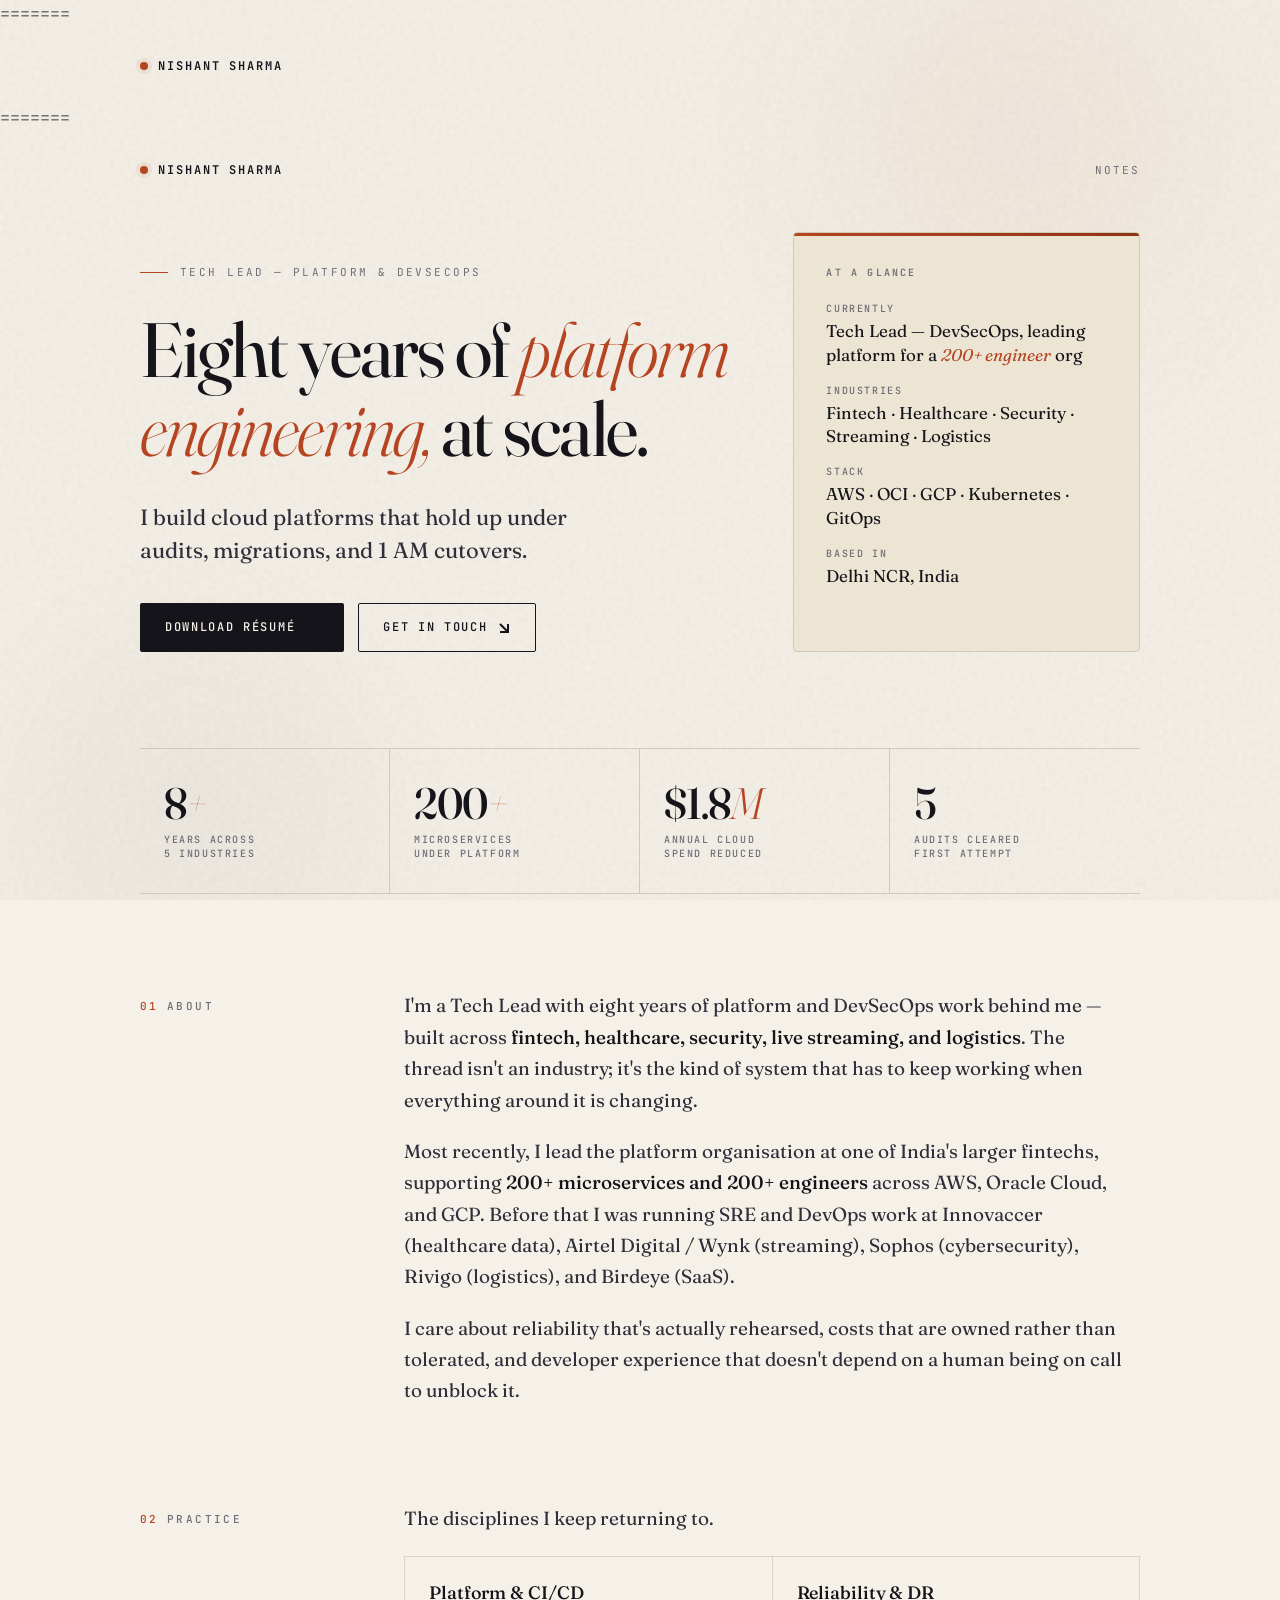
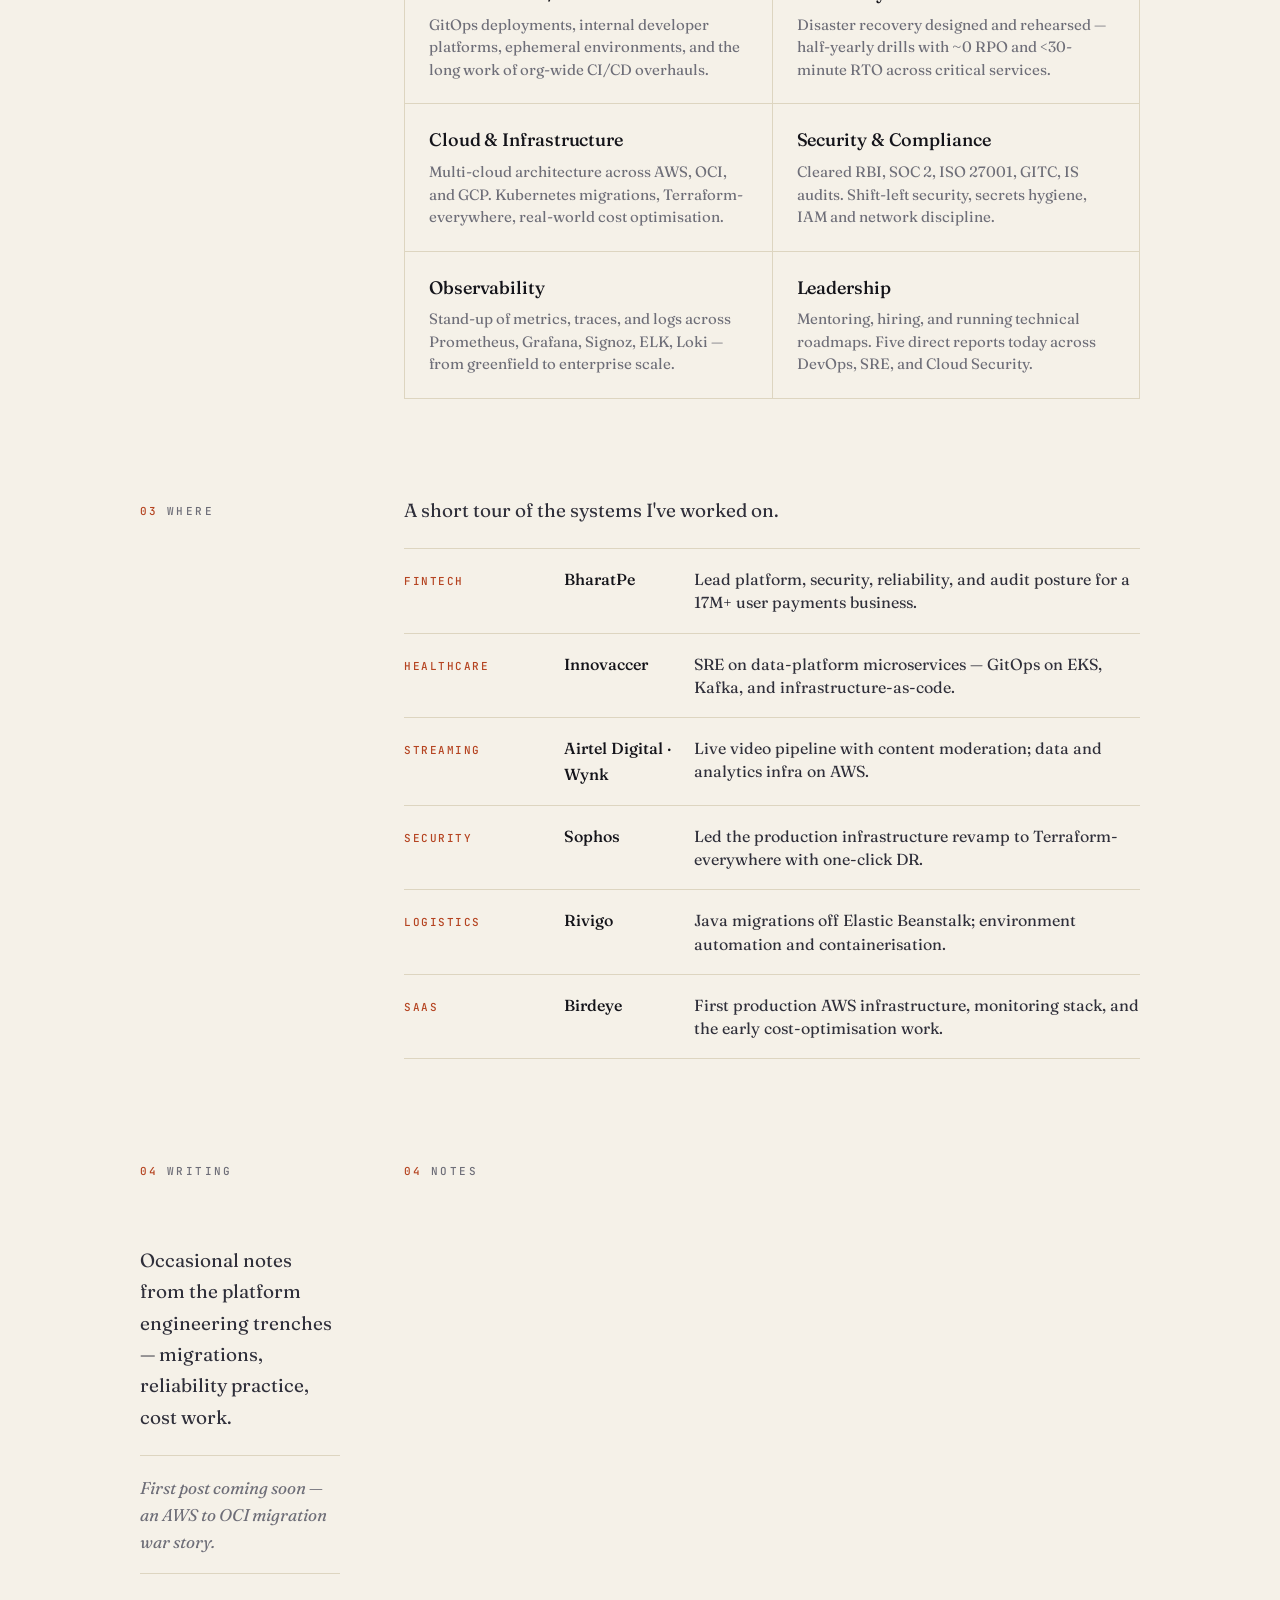
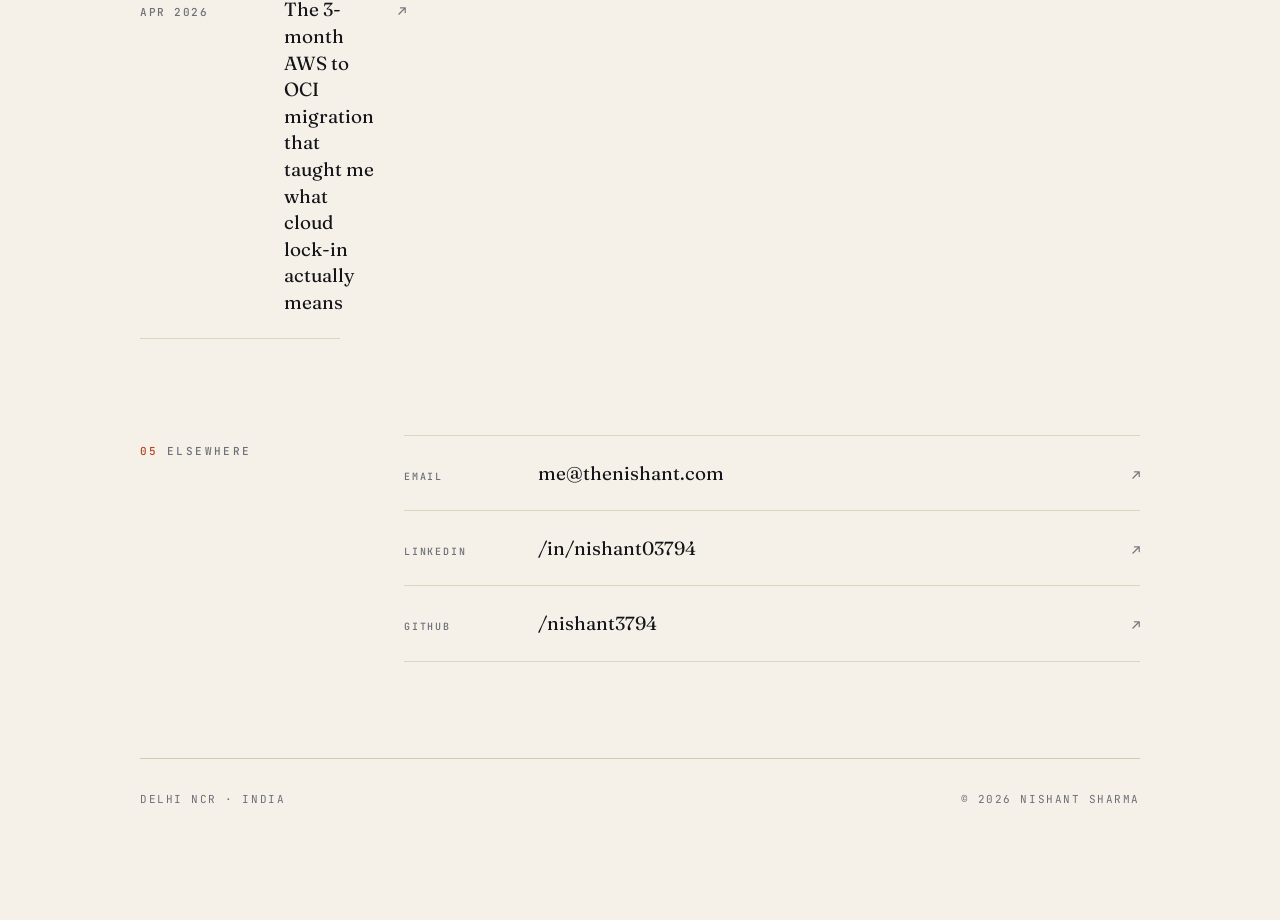
==== commit d13ecb9c: "Deleted comments" ====
--- a/index.html
+++ b/index.html
@@ -554,6 +554,8 @@
     }
     ::selection { background: var(--accent-soft); color: var(--ink); }
   </style>
+=======
+  <link rel="stylesheet" href="/style.css" />
 </head>
 <body>
   <div class="bg-fx"></div>
@@ -562,6 +564,13 @@
   <nav class="topbar">
     <a href="#" class="mark">Nishant Sharma</a>
   </nav>
+=======
+  <header class="topbar">
+    <a href="/" class="mark">Nishant Sharma</a>
+    <nav>
+      <a href="/notes/">Notes</a>
+    </nav>
+  </header>
 
   <main class="container">
 
@@ -722,6 +731,7 @@
     <section>
       <div class="section-row">
         <h2><span class="num">04</span>Writing</h2>
+        <h2><span class="num">04</span>Notes</h2>
         <div class="section-body">
           <p style="margin-bottom: 22px;">
             Occasional notes from the platform engineering trenches — migrations, reliability practice, cost work.
@@ -729,6 +739,12 @@
           <ul class="writing-list">
             <li class="writing-coming">
               First post coming soon — an AWS to OCI migration war story.
+            <li>
+              <a href="/notes/aws-to-oci-migration/">
+                <span class="writing-date">Apr 2026</span>
+                <span class="writing-title">The 3-month AWS to OCI migration that taught me what cloud lock-in actually means</span>
+                <span class="writing-arrow">↗</span>
+              </a>
             </li>
           </ul>
         </div>
--- a/style.css
+++ b/style.css
@@ -0,0 +1,832 @@
+:root {
+  --ink: #14141a;
+  --ink-soft: #2f2f3a;
+  --ink-mute: #6e6e78;
+  --paper: #f5f1e8;
+  --paper-warm: #ece5d3;
+  --paper-deep: #e3dac4;
+  --rule: #d2cab5;
+  --rule-soft: #ddd5c0;
+  --accent: #b54421;
+  --accent-deep: #8e3416;
+  --accent-soft: #e8c4b3;
+  --accent-glow: rgba(181, 68, 33, 0.08);
+  --serif: 'Fraunces', Georgia, 'Times New Roman', serif;
+  --mono: 'JetBrains Mono', ui-monospace, 'SF Mono', Menlo, monospace;
+}
+
+* { box-sizing: border-box; margin: 0; padding: 0; }
+html { scroll-behavior: smooth; }
+
+body {
+  font-family: var(--serif);
+  font-weight: 400;
+  font-size: 18px;
+  line-height: 1.6;
+  color: var(--ink);
+  background: var(--paper);
+  -webkit-font-smoothing: antialiased;
+  -moz-osx-font-smoothing: grayscale;
+  min-height: 100vh;
+}
+
+/* ---- Background atmosphere ---- */
+.bg-fx {
+  position: fixed;
+  inset: 0;
+  pointer-events: none;
+  z-index: 0;
+  overflow: hidden;
+}
+.bg-fx::before {
+  content: '';
+  position: absolute;
+  top: -20%;
+  right: -10%;
+  width: 60%;
+  height: 70%;
+  background: radial-gradient(circle, rgba(181, 68, 33, 0.06) 0%, transparent 60%);
+  filter: blur(40px);
+}
+.bg-fx::after {
+  content: '';
+  position: absolute;
+  bottom: -20%;
+  left: -10%;
+  width: 50%;
+  height: 60%;
+  background: radial-gradient(circle, rgba(22, 22, 26, 0.04) 0%, transparent 60%);
+  filter: blur(40px);
+}
+
+.grain {
+  position: fixed;
+  inset: 0;
+  pointer-events: none;
+  opacity: 0.5;
+  mix-blend-mode: multiply;
+  z-index: 1;
+  background-image: url("data:image/svg+xml,%3Csvg viewBox='0 0 200 200' xmlns='http://www.w3.org/2000/svg'%3E%3Cfilter id='n'%3E%3CfeTurbulence type='fractalNoise' baseFrequency='0.85' numOctaves='2'/%3E%3CfeColorMatrix values='0 0 0 0 0 0 0 0 0 0 0 0 0 0 0 0 0 0 0.07 0'/%3E%3C/filter%3E%3Crect width='100%25' height='100%25' filter='url(%23n)'/%3E%3C/svg%3E");
+}
+
+/* ---- Top bar ---- */
+.topbar {
+  position: relative;
+  z-index: 10;
+  max-width: 1080px;
+  margin: 0 auto;
+  padding: 28px 40px;
+  display: flex;
+  align-items: center;
+  justify-content: space-between;
+  font-family: var(--mono);
+  font-size: 12px;
+  letter-spacing: 0.16em;
+  text-transform: uppercase;
+}
+.topbar .mark {
+  color: var(--ink);
+  font-weight: 600;
+  text-decoration: none;
+  display: flex;
+  align-items: center;
+  gap: 10px;
+}
+.topbar .mark::before {
+  content: '';
+  display: inline-block;
+  width: 8px;
+  height: 8px;
+  background: var(--accent);
+  border-radius: 50%;
+  box-shadow: 0 0 0 4px var(--accent-glow);
+}
+
+.topbar nav {
+  display: flex;
+  gap: 28px;
+}
+.topbar nav a {
+  color: var(--ink-mute);
+  text-decoration: none;
+  transition: color 0.2s ease;
+  font-size: 11px;
+  letter-spacing: 0.18em;
+}
+.topbar nav a:hover, .topbar nav a.current {
+  color: var(--accent);
+}
+
+.container {
+  max-width: 1080px;
+  margin: 0 auto;
+  padding: 24px 40px 80px;
+  position: relative;
+  z-index: 2;
+}
+
+/* ---- Hero (homepage) ---- */
+.hero {
+  display: grid;
+  grid-template-columns: 1.7fr 1fr;
+  gap: 64px;
+  margin-bottom: 96px;
+  animation: fade-up 0.8s ease-out both;
+}
+.hero-main { padding-top: 32px; }
+
+.eyebrow {
+  font-family: var(--mono);
+  font-size: 11px;
+  letter-spacing: 0.22em;
+  text-transform: uppercase;
+  color: var(--ink-mute);
+  margin-bottom: 28px;
+  display: flex;
+  align-items: center;
+  gap: 12px;
+}
+.eyebrow::before {
+  content: '';
+  display: inline-block;
+  width: 28px;
+  height: 1px;
+  background: var(--accent);
+}
+
+h1 {
+  font-family: var(--serif);
+  font-weight: 400;
+  font-size: clamp(48px, 6vw, 80px);
+  line-height: 1.04;
+  letter-spacing: -0.025em;
+  color: var(--ink);
+  margin-bottom: 32px;
+  font-variation-settings: 'opsz' 144;
+}
+h1 em {
+  font-style: italic;
+  font-weight: 300;
+  color: var(--accent);
+  font-variation-settings: 'opsz' 144;
+}
+
+.lede {
+  font-size: 22px;
+  line-height: 1.5;
+  color: var(--ink-soft);
+  max-width: 32ch;
+  font-weight: 400;
+  margin-bottom: 36px;
+}
+
+/* ---- CTA buttons ---- */
+.cta-row {
+  display: flex;
+  gap: 14px;
+  flex-wrap: wrap;
+  align-items: center;
+}
+.btn {
+  display: inline-flex;
+  align-items: center;
+  gap: 10px;
+  padding: 14px 24px;
+  font-family: var(--mono);
+  font-size: 12px;
+  font-weight: 500;
+  letter-spacing: 0.14em;
+  text-transform: uppercase;
+  text-decoration: none;
+  border-radius: 2px;
+  transition: all 0.25s ease;
+  cursor: pointer;
+  border: 1px solid transparent;
+}
+.btn-primary { background: var(--ink); color: var(--paper); }
+.btn-primary:hover {
+  background: var(--accent-deep);
+  transform: translateY(-1px);
+  box-shadow: 0 8px 20px -8px rgba(181, 68, 33, 0.4);
+}
+.btn-primary svg { stroke: var(--paper); }
+.btn-secondary { background: transparent; color: var(--ink); border: 1px solid var(--ink); }
+.btn-secondary:hover { background: var(--ink); color: var(--paper); transform: translateY(-1px); }
+.btn-secondary:hover svg { stroke: var(--paper); }
+.btn svg {
+  width: 14px;
+  height: 14px;
+  stroke: var(--ink);
+  stroke-width: 2;
+  fill: none;
+  transition: transform 0.25s ease;
+}
+.btn:hover svg { transform: translate(2px, -2px); }
+
+/* ---- Hero meta card ---- */
+.meta-card {
+  background: var(--paper-warm);
+  padding: 32px;
+  border: 1px solid var(--rule);
+  border-radius: 4px;
+  position: relative;
+  overflow: hidden;
+}
+.meta-card::before {
+  content: '';
+  position: absolute;
+  top: 0;
+  left: 0;
+  right: 0;
+  height: 3px;
+  background: linear-gradient(90deg, var(--accent), var(--accent-deep));
+}
+.meta-card h3 {
+  font-family: var(--mono);
+  font-size: 10px;
+  font-weight: 600;
+  letter-spacing: 0.22em;
+  text-transform: uppercase;
+  color: var(--ink-mute);
+  margin-bottom: 20px;
+}
+.meta-list {
+  list-style: none;
+  display: flex;
+  flex-direction: column;
+  gap: 16px;
+}
+.meta-list li { display: flex; flex-direction: column; gap: 2px; }
+.meta-label {
+  font-family: var(--mono);
+  font-size: 10px;
+  font-weight: 500;
+  letter-spacing: 0.16em;
+  text-transform: uppercase;
+  color: var(--ink-mute);
+}
+.meta-value {
+  font-family: var(--serif);
+  font-size: 17px;
+  color: var(--ink);
+  line-height: 1.4;
+}
+.meta-value em { color: var(--accent); font-style: italic; }
+
+/* ---- Stats strip ---- */
+.stats {
+  display: grid;
+  grid-template-columns: repeat(4, 1fr);
+  gap: 0;
+  margin-bottom: 96px;
+  border-top: 1px solid var(--rule);
+  border-bottom: 1px solid var(--rule);
+  animation: fade-up 0.8s ease-out 0.15s both;
+}
+.stat {
+  padding: 32px 24px;
+  border-right: 1px solid var(--rule);
+  transition: background 0.3s ease;
+}
+.stat:last-child { border-right: none; }
+.stat:hover { background: var(--paper-warm); }
+.stat-value {
+  font-family: var(--serif);
+  font-size: 44px;
+  font-weight: 500;
+  line-height: 1;
+  color: var(--ink);
+  margin-bottom: 8px;
+  letter-spacing: -0.02em;
+  font-variation-settings: 'opsz' 144;
+}
+.stat-value em { font-style: italic; font-weight: 300; color: var(--accent); }
+.stat-label {
+  font-family: var(--mono);
+  font-size: 10px;
+  font-weight: 500;
+  letter-spacing: 0.16em;
+  text-transform: uppercase;
+  color: var(--ink-mute);
+  line-height: 1.4;
+}
+
+/* ---- Sections ---- */
+section {
+  margin-bottom: 96px;
+  animation: fade-up 0.8s ease-out both;
+}
+.section-row {
+  display: grid;
+  grid-template-columns: 200px 1fr;
+  gap: 64px;
+}
+h2 {
+  font-family: var(--mono);
+  font-size: 11px;
+  font-weight: 500;
+  letter-spacing: 0.22em;
+  text-transform: uppercase;
+  color: var(--ink-mute);
+  padding-top: 8px;
+}
+h2 .num { color: var(--accent); margin-right: 8px; }
+
+.section-body p {
+  font-size: 19px;
+  line-height: 1.65;
+  color: var(--ink-soft);
+  margin-bottom: 20px;
+  max-width: 60ch;
+}
+.section-body p:last-child { margin-bottom: 0; }
+.section-body p strong { color: var(--ink); font-weight: 500; }
+
+/* ---- Practice grid ---- */
+.practice-grid {
+  display: grid;
+  grid-template-columns: repeat(2, 1fr);
+  gap: 1px;
+  background: var(--rule-soft);
+  border: 1px solid var(--rule-soft);
+  margin-top: 8px;
+}
+.practice-cell {
+  background: var(--paper);
+  padding: 22px 24px;
+  transition: background 0.25s ease;
+}
+.practice-cell:hover { background: var(--paper-warm); }
+.practice-cell h4 {
+  font-family: var(--serif);
+  font-size: 18px;
+  font-weight: 500;
+  color: var(--ink);
+  margin-bottom: 6px;
+  letter-spacing: -0.005em;
+}
+.practice-cell p {
+  font-family: var(--serif);
+  font-size: 15px;
+  line-height: 1.5;
+  color: var(--ink-mute);
+  margin: 0;
+  max-width: none;
+}
+
+/* ---- Industries timeline ---- */
+.industries {
+  list-style: none;
+  display: flex;
+  flex-direction: column;
+  margin-top: 8px;
+}
+.industries li {
+  display: grid;
+  grid-template-columns: 140px 110px 1fr;
+  gap: 20px;
+  align-items: baseline;
+  padding: 18px 0;
+  border-top: 1px solid var(--rule-soft);
+}
+.industries li:last-child { border-bottom: 1px solid var(--rule-soft); }
+.ind-label {
+  font-family: var(--mono);
+  font-size: 11px;
+  font-weight: 500;
+  letter-spacing: 0.14em;
+  text-transform: uppercase;
+  color: var(--accent);
+}
+.ind-company {
+  font-family: var(--serif);
+  font-weight: 500;
+  font-size: 16px;
+  color: var(--ink);
+}
+.ind-note {
+  font-family: var(--serif);
+  font-size: 16px;
+  color: var(--ink-soft);
+  line-height: 1.45;
+}
+
+/* ---- Writing list (homepage shortlist) ---- */
+.writing-list {
+  list-style: none;
+  display: flex;
+  flex-direction: column;
+}
+.writing-list li { border-top: 1px solid var(--rule-soft); }
+.writing-list li:last-child { border-bottom: 1px solid var(--rule-soft); }
+.writing-list a {
+  display: grid;
+  grid-template-columns: 120px 1fr auto;
+  gap: 24px;
+  align-items: baseline;
+  padding: 22px 0;
+  text-decoration: none;
+  color: var(--ink);
+  transition: padding-left 0.25s ease, color 0.2s ease;
+}
+.writing-list a:hover { padding-left: 12px; color: var(--accent-deep); }
+.writing-date {
+  font-family: var(--mono);
+  font-size: 11px;
+  font-weight: 500;
+  letter-spacing: 0.14em;
+  text-transform: uppercase;
+  color: var(--ink-mute);
+}
+.writing-title {
+  font-family: var(--serif);
+  font-size: 19px;
+  font-weight: 400;
+  line-height: 1.4;
+  color: var(--ink);
+}
+.writing-arrow {
+  font-family: var(--mono);
+  font-size: 14px;
+  color: var(--ink-mute);
+  transition: transform 0.25s ease, color 0.2s ease;
+}
+.writing-list a:hover .writing-arrow { transform: translate(2px, -2px); color: var(--accent); }
+
+/* ---- Contact list ---- */
+.links {
+  list-style: none;
+  display: flex;
+  flex-direction: column;
+}
+.links li { border-top: 1px solid var(--rule-soft); }
+.links li:last-child { border-bottom: 1px solid var(--rule-soft); }
+.links a {
+  display: grid;
+  grid-template-columns: 110px 1fr auto;
+  gap: 24px;
+  align-items: baseline;
+  padding: 22px 0;
+  text-decoration: none;
+  color: var(--ink);
+  font-family: var(--serif);
+  font-size: 19px;
+  transition: padding-left 0.25s ease, color 0.2s ease;
+}
+.links a:hover { padding-left: 12px; color: var(--accent-deep); }
+.links-label {
+  font-family: var(--mono);
+  font-size: 10px;
+  font-weight: 500;
+  letter-spacing: 0.18em;
+  text-transform: uppercase;
+  color: var(--ink-mute);
+}
+.links-arrow {
+  font-family: var(--mono);
+  font-size: 14px;
+  color: var(--ink-mute);
+  transition: transform 0.25s ease, color 0.2s ease;
+}
+.links a:hover .links-arrow { transform: translate(2px, -2px); color: var(--accent); }
+
+/* ---- Footer ---- */
+footer {
+  margin-top: 64px;
+  padding: 32px 0;
+  border-top: 1px solid var(--rule);
+  font-family: var(--mono);
+  font-size: 11px;
+  letter-spacing: 0.14em;
+  text-transform: uppercase;
+  color: var(--ink-mute);
+  display: flex;
+  justify-content: space-between;
+  align-items: center;
+}
+
+/* ===========================================
+   NOTES INDEX & POST PAGES
+   =========================================== */
+
+/* ---- Notes index ---- */
+.notes-hero {
+  max-width: 720px;
+  margin: 32px 0 80px;
+  animation: fade-up 0.8s ease-out both;
+}
+.notes-hero h1 {
+  font-size: clamp(44px, 5vw, 64px);
+  margin-bottom: 24px;
+  line-height: 1.05;
+}
+.notes-hero p {
+  font-size: 21px;
+  line-height: 1.5;
+  color: var(--ink-soft);
+  max-width: 50ch;
+}
+
+.notes-list {
+  list-style: none;
+  max-width: 880px;
+  animation: fade-up 0.8s ease-out 0.1s both;
+}
+.notes-list li {
+  border-top: 1px solid var(--rule);
+}
+.notes-list li:last-child {
+  border-bottom: 1px solid var(--rule);
+}
+.notes-list a {
+  display: block;
+  padding: 36px 0;
+  text-decoration: none;
+  color: var(--ink);
+  transition: padding-left 0.3s ease;
+}
+.notes-list a:hover { padding-left: 16px; }
+.note-meta {
+  font-family: var(--mono);
+  font-size: 11px;
+  letter-spacing: 0.16em;
+  text-transform: uppercase;
+  color: var(--ink-mute);
+  margin-bottom: 14px;
+  display: flex;
+  gap: 16px;
+  align-items: center;
+}
+.note-meta .tag {
+  color: var(--accent);
+}
+.note-meta .sep {
+  color: var(--rule);
+}
+.note-title {
+  font-family: var(--serif);
+  font-weight: 400;
+  font-size: clamp(26px, 3vw, 34px);
+  line-height: 1.2;
+  color: var(--ink);
+  margin-bottom: 12px;
+  letter-spacing: -0.015em;
+  font-variation-settings: 'opsz' 144;
+  transition: color 0.25s ease;
+  text-transform: none;
+  padding-top: 0;
+}
+.notes-list a:hover .note-title { color: var(--accent-deep); }
+.note-summary {
+  font-family: var(--serif);
+  font-size: 18px;
+  line-height: 1.55;
+  color: var(--ink-soft);
+  max-width: 64ch;
+}
+
+/* ---- Post page ---- */
+.post-container {
+  max-width: 720px;
+  margin: 0 auto;
+  padding: 24px 40px 80px;
+  position: relative;
+  z-index: 2;
+}
+
+.post-header {
+  margin: 32px 0 64px;
+  animation: fade-up 0.8s ease-out both;
+}
+.post-back {
+  font-family: var(--mono);
+  font-size: 11px;
+  letter-spacing: 0.18em;
+  text-transform: uppercase;
+  color: var(--ink-mute);
+  text-decoration: none;
+  margin-bottom: 36px;
+  display: inline-flex;
+  align-items: center;
+  gap: 10px;
+  transition: color 0.2s ease, transform 0.25s ease;
+}
+.post-back:hover {
+  color: var(--accent);
+  transform: translateX(-4px);
+}
+.post-meta {
+  font-family: var(--mono);
+  font-size: 11px;
+  letter-spacing: 0.16em;
+  text-transform: uppercase;
+  color: var(--ink-mute);
+  margin-bottom: 24px;
+  display: flex;
+  gap: 16px;
+  align-items: center;
+  flex-wrap: wrap;
+}
+.post-meta .tag { color: var(--accent); }
+.post-meta .sep { color: var(--rule); }
+.post-title {
+  font-family: var(--serif);
+  font-weight: 400;
+  font-size: clamp(36px, 5vw, 56px);
+  line-height: 1.08;
+  letter-spacing: -0.02em;
+  color: var(--ink);
+  font-variation-settings: 'opsz' 144;
+}
+
+/* ---- Post body / prose ---- */
+.prose {
+  font-family: var(--serif);
+  font-size: 19px;
+  line-height: 1.7;
+  color: var(--ink-soft);
+  animation: fade-up 0.8s ease-out 0.15s both;
+}
+.prose > *:first-child { margin-top: 0; }
+.prose p {
+  margin: 0 0 26px 0;
+}
+.prose p strong { color: var(--ink); font-weight: 500; }
+.prose p em { font-style: italic; }
+.prose .lede-paragraph {
+  font-size: 22px;
+  line-height: 1.55;
+  color: var(--ink);
+  margin-bottom: 36px;
+  font-weight: 400;
+}
+
+.prose h2 {
+  font-family: var(--serif);
+  font-size: clamp(26px, 3vw, 32px);
+  font-weight: 500;
+  line-height: 1.2;
+  letter-spacing: -0.015em;
+  color: var(--ink);
+  margin: 64px 0 20px 0;
+  text-transform: none;
+  padding-top: 0;
+  font-variation-settings: 'opsz' 144;
+}
+
+.prose h2 .h-num {
+  font-family: var(--mono);
+  font-size: 13px;
+  font-weight: 500;
+  letter-spacing: 0.18em;
+  color: var(--accent);
+  display: block;
+  margin-bottom: 8px;
+  text-transform: uppercase;
+}
+
+.prose blockquote {
+  margin: 36px 0;
+  padding: 20px 28px;
+  background: var(--paper-warm);
+  border-left: 3px solid var(--accent);
+  font-family: var(--serif);
+  font-style: italic;
+  font-size: 21px;
+  line-height: 1.5;
+  color: var(--ink);
+}
+.prose blockquote p { margin-bottom: 0; }
+
+.prose ol, .prose ul {
+  margin: 0 0 26px 0;
+  padding-left: 24px;
+}
+.prose ol li, .prose ul li {
+  margin-bottom: 10px;
+  padding-left: 8px;
+}
+.prose ol li::marker {
+  font-family: var(--mono);
+  font-size: 14px;
+  color: var(--accent);
+  font-weight: 500;
+}
+.prose ul li::marker {
+  color: var(--accent);
+}
+
+.prose hr {
+  border: 0;
+  border-top: 1px solid var(--rule);
+  margin: 56px 0;
+  position: relative;
+}
+.prose hr::after {
+  content: '· · ·';
+  position: absolute;
+  top: -12px;
+  left: 50%;
+  transform: translateX(-50%);
+  background: var(--paper);
+  padding: 0 16px;
+  color: var(--ink-mute);
+  font-family: var(--mono);
+  letter-spacing: 0.4em;
+  font-size: 12px;
+}
+
+.prose code {
+  font-family: var(--mono);
+  font-size: 0.9em;
+  background: var(--paper-warm);
+  padding: 2px 6px;
+  border-radius: 2px;
+  color: var(--ink);
+}
+
+.prose a {
+  color: var(--accent-deep);
+  text-decoration: underline;
+  text-decoration-color: var(--accent-soft);
+  text-underline-offset: 3px;
+  transition: text-decoration-color 0.2s ease;
+}
+.prose a:hover { text-decoration-color: var(--accent); }
+
+.post-end {
+  margin: 72px 0 0;
+  padding-top: 36px;
+  border-top: 1px solid var(--rule);
+  font-family: var(--mono);
+  font-size: 11px;
+  letter-spacing: 0.14em;
+  text-transform: uppercase;
+  color: var(--ink-mute);
+  display: flex;
+  justify-content: space-between;
+  align-items: center;
+}
+
+/* ---- Animations ---- */
+@keyframes fade-up {
+  from { opacity: 0; transform: translateY(16px); }
+  to { opacity: 1; transform: translateY(0); }
+}
+section:nth-of-type(1) { animation-delay: 0.25s; }
+section:nth-of-type(2) { animation-delay: 0.30s; }
+section:nth-of-type(3) { animation-delay: 0.35s; }
+section:nth-of-type(4) { animation-delay: 0.40s; }
+section:nth-of-type(5) { animation-delay: 0.45s; }
+
+/* ---- Responsive ---- */
+@media (max-width: 900px) {
+  .hero { grid-template-columns: 1fr; gap: 40px; }
+  .hero-main { padding-top: 0; }
+  .stats { grid-template-columns: repeat(2, 1fr); }
+  .stat:nth-child(2) { border-right: none; }
+  .stat:nth-child(1), .stat:nth-child(2) { border-bottom: 1px solid var(--rule); }
+  .section-row { grid-template-columns: 1fr; gap: 24px; }
+  .lede { max-width: 100%; }
+  .practice-grid { grid-template-columns: 1fr; }
+}
+@media (max-width: 600px) {
+  .topbar { padding: 22px 24px; }
+  .container, .post-container { padding: 16px 24px 56px; }
+  .hero { margin-bottom: 64px; }
+  section { margin-bottom: 72px; }
+  .stat-value { font-size: 32px; }
+  .stat { padding: 24px 16px; }
+  .meta-card { padding: 24px; }
+  .lede { font-size: 19px; }
+  .industries li {
+    grid-template-columns: 1fr;
+    gap: 6px;
+    padding: 16px 0;
+  }
+  .links a, .writing-list a {
+    grid-template-columns: 1fr auto;
+    gap: 12px;
+  }
+  .links-label, .writing-date {
+    grid-column: 1 / -1;
+    margin-bottom: 4px;
+  }
+  .cta-row { flex-direction: column; align-items: stretch; }
+  .btn { justify-content: center; }
+  footer { flex-direction: column; gap: 12px; align-items: flex-start; }
+  .prose { font-size: 17px; }
+  .prose .lede-paragraph { font-size: 20px; }
+  .prose h2 { margin: 48px 0 16px 0; }
+  .prose blockquote { padding: 16px 20px; font-size: 18px; }
+  .post-header { margin: 16px 0 48px; }
+  .notes-list a { padding: 28px 0; }
+}
+@media (prefers-reduced-motion: reduce) {
+  *, *::before, *::after {
+    animation-duration: 0.01ms !important;
+    animation-iteration-count: 1 !important;
+    transition-duration: 0.01ms !important;
+  }
+}
+::selection { background: var(--accent-soft); color: var(--ink); }
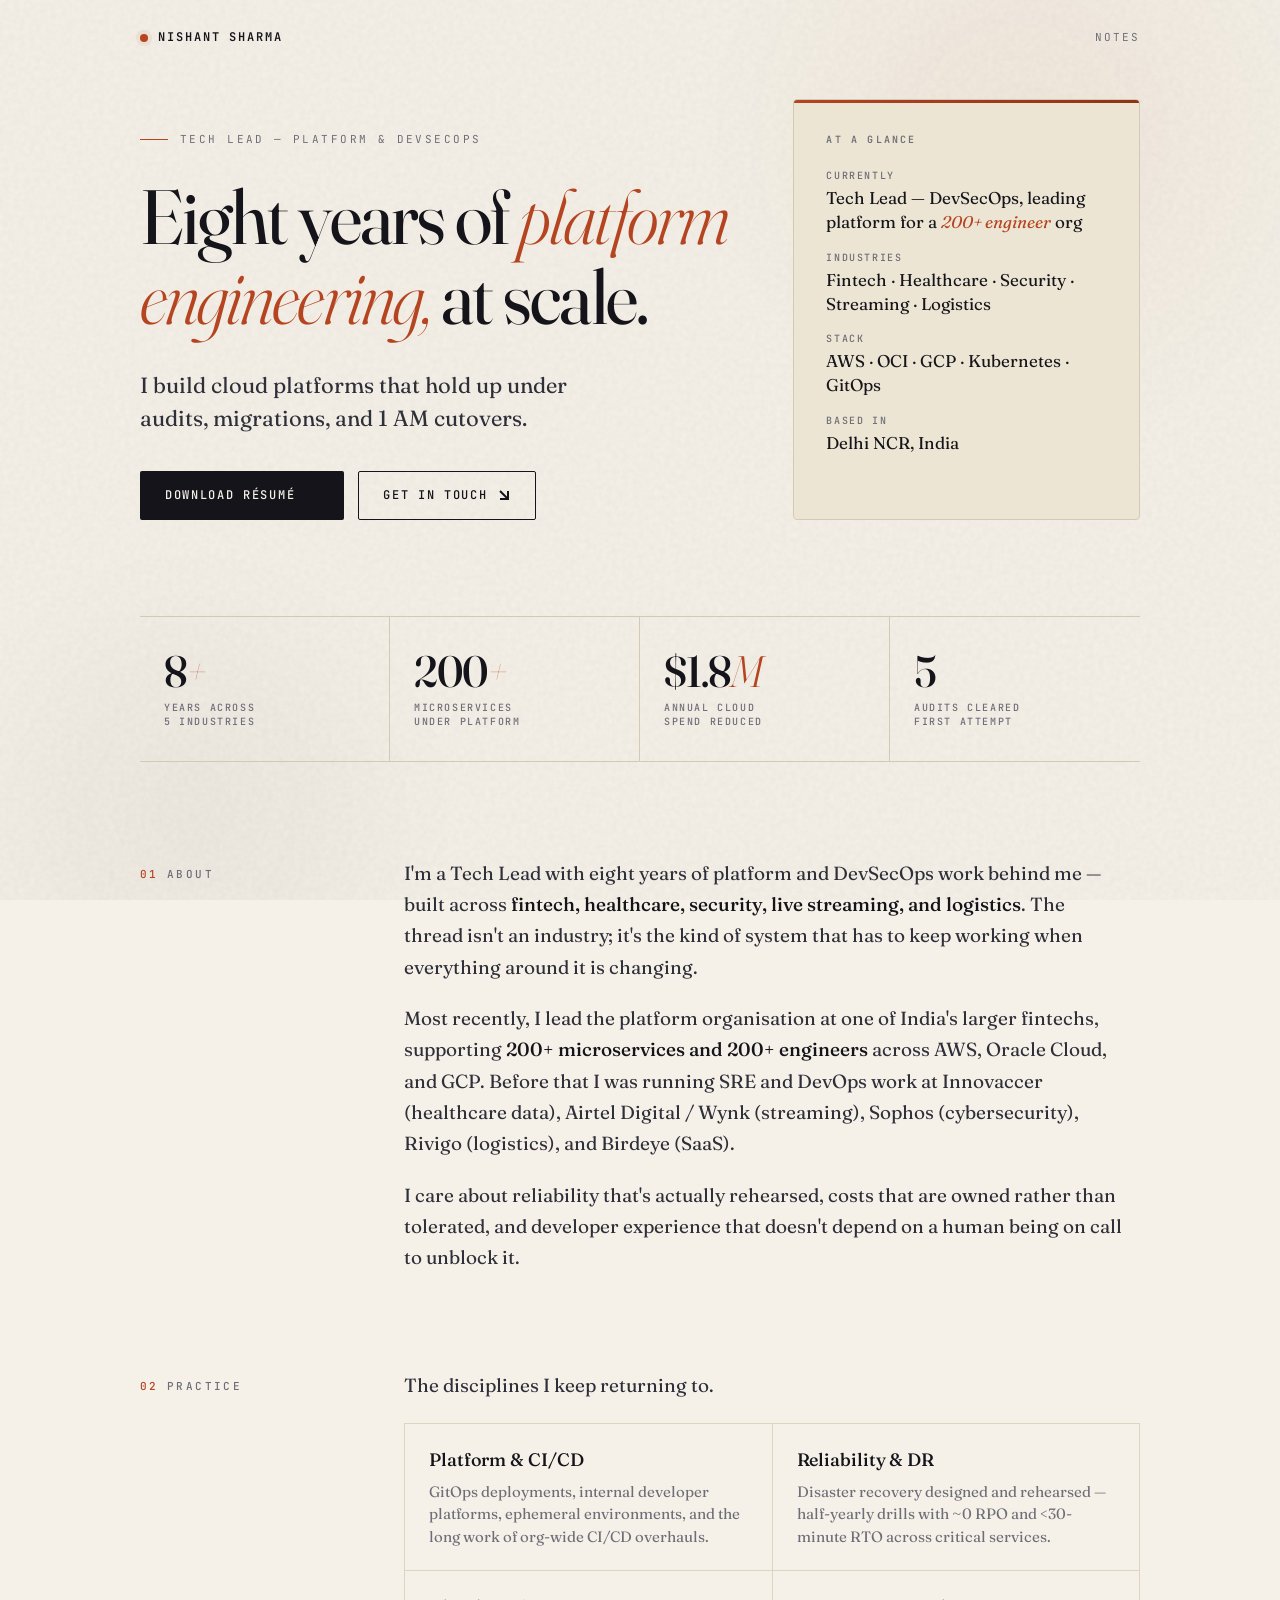
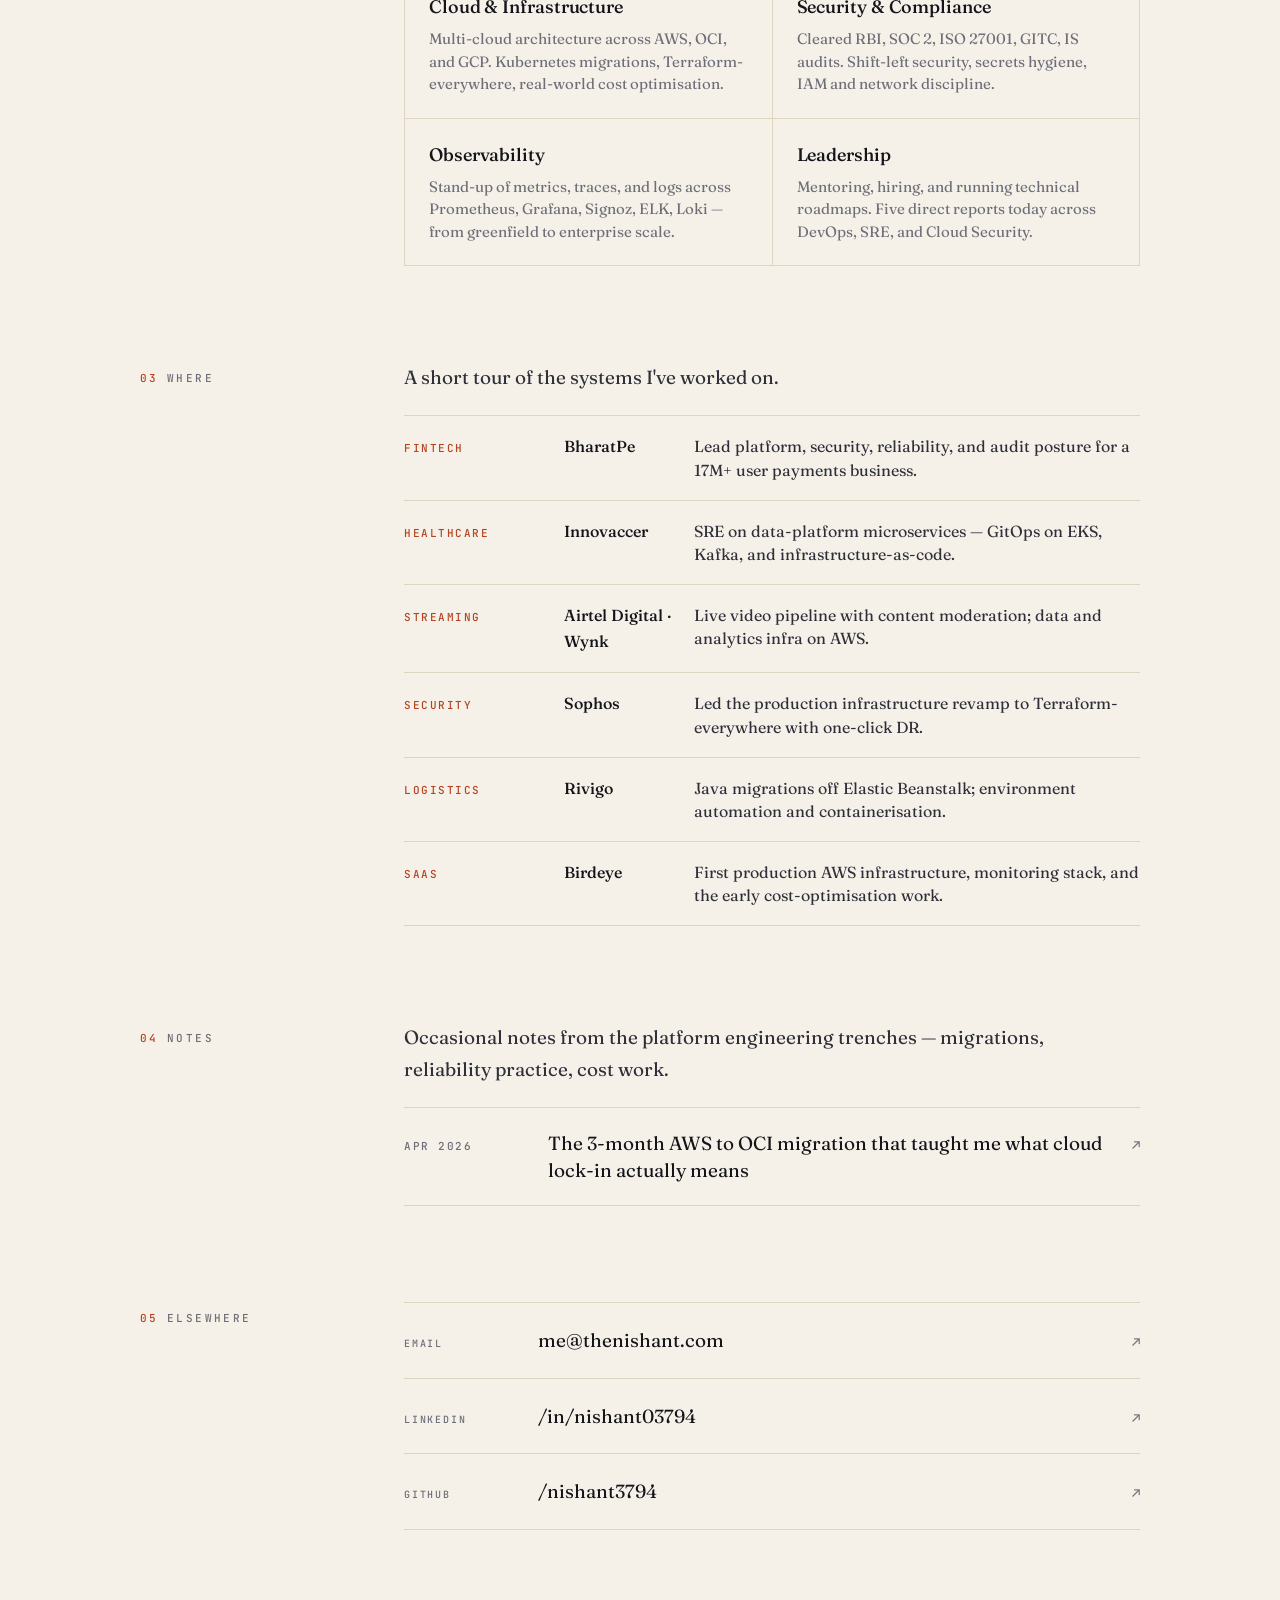
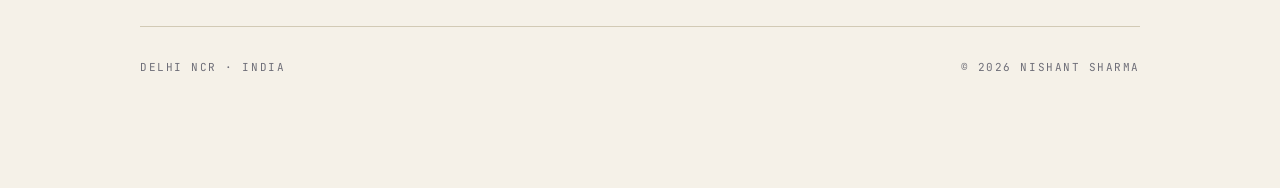
==== commit cbe38e6a: "Deleted comments" ====
--- a/index.html
+++ b/index.html
@@ -15,556 +15,12 @@
   <link rel="preconnect" href="https://fonts.googleapis.com" />
   <link rel="preconnect" href="https://fonts.gstatic.com" crossorigin />
   <link href="https://fonts.googleapis.com/css2?family=Fraunces:opsz,wght@9..144,300;9..144,400;9..144,500;9..144,600;9..144,700&family=JetBrains+Mono:wght@400;500;600&display=swap" rel="stylesheet" />
-
-  <style>
-    :root {
-      --ink: #14141a;
-      --ink-soft: #2f2f3a;
-      --ink-mute: #6e6e78;
-      --paper: #f5f1e8;
-      --paper-warm: #ece5d3;
-      --paper-deep: #e3dac4;
-      --rule: #d2cab5;
-      --rule-soft: #ddd5c0;
-      --accent: #b54421;
-      --accent-deep: #8e3416;
-      --accent-soft: #e8c4b3;
-      --accent-glow: rgba(181, 68, 33, 0.08);
-      --serif: 'Fraunces', Georgia, 'Times New Roman', serif;
-      --mono: 'JetBrains Mono', ui-monospace, 'SF Mono', Menlo, monospace;
-    }
-
-    * { box-sizing: border-box; margin: 0; padding: 0; }
-    html { scroll-behavior: smooth; }
-
-    body {
-      font-family: var(--serif);
-      font-weight: 400;
-      font-size: 18px;
-      line-height: 1.6;
-      color: var(--ink);
-      background: var(--paper);
-      -webkit-font-smoothing: antialiased;
-      -moz-osx-font-smoothing: grayscale;
-      min-height: 100vh;
-    }
-
-    /* ---- Background atmosphere ---- */
-    .bg-fx {
-      position: fixed;
-      inset: 0;
-      pointer-events: none;
-      z-index: 0;
-      overflow: hidden;
-    }
-    .bg-fx::before {
-      content: '';
-      position: absolute;
-      top: -20%;
-      right: -10%;
-      width: 60%;
-      height: 70%;
-      background: radial-gradient(circle, rgba(181, 68, 33, 0.06) 0%, transparent 60%);
-      filter: blur(40px);
-    }
-    .bg-fx::after {
-      content: '';
-      position: absolute;
-      bottom: -20%;
-      left: -10%;
-      width: 50%;
-      height: 60%;
-      background: radial-gradient(circle, rgba(22, 22, 26, 0.04) 0%, transparent 60%);
-      filter: blur(40px);
-    }
-
-    .grain {
-      position: fixed;
-      inset: 0;
-      pointer-events: none;
-      opacity: 0.5;
-      mix-blend-mode: multiply;
-      z-index: 1;
-      background-image: url("data:image/svg+xml,%3Csvg viewBox='0 0 200 200' xmlns='http://www.w3.org/2000/svg'%3E%3Cfilter id='n'%3E%3CfeTurbulence type='fractalNoise' baseFrequency='0.85' numOctaves='2'/%3E%3CfeColorMatrix values='0 0 0 0 0 0 0 0 0 0 0 0 0 0 0 0 0 0 0.07 0'/%3E%3C/filter%3E%3Crect width='100%25' height='100%25' filter='url(%23n)'/%3E%3C/svg%3E");
-    }
-
-    /* ---- Top bar ---- */
-    .topbar {
-      position: relative;
-      z-index: 10;
-      max-width: 1080px;
-      margin: 0 auto;
-      padding: 28px 40px;
-      display: flex;
-      align-items: center;
-      justify-content: space-between;
-      font-family: var(--mono);
-      font-size: 12px;
-      letter-spacing: 0.16em;
-      text-transform: uppercase;
-    }
-    .topbar .mark {
-      color: var(--ink);
-      font-weight: 600;
-      text-decoration: none;
-      display: flex;
-      align-items: center;
-      gap: 10px;
-    }
-    .topbar .mark::before {
-      content: '';
-      display: inline-block;
-      width: 8px;
-      height: 8px;
-      background: var(--accent);
-      border-radius: 50%;
-      box-shadow: 0 0 0 4px var(--accent-glow);
-    }
-    .topbar .available {
-      color: var(--ink-mute);
-      display: flex;
-      align-items: center;
-      gap: 8px;
-    }
-    .topbar .available .dot {
-      width: 6px;
-      height: 6px;
-      background: #2d8a4e;
-      border-radius: 50%;
-      animation: pulse 2.4s ease-in-out infinite;
-    }
-    @keyframes pulse {
-      0%, 100% { opacity: 1; box-shadow: 0 0 0 0 rgba(45, 138, 78, 0.4); }
-      50% { opacity: 0.85; box-shadow: 0 0 0 6px rgba(45, 138, 78, 0); }
-    }
-
-    .container {
-      max-width: 1080px;
-      margin: 0 auto;
-      padding: 24px 40px 80px;
-      position: relative;
-      z-index: 2;
-    }
-
-    /* ---- Hero ---- */
-    .hero {
-      display: grid;
-      grid-template-columns: 1.7fr 1fr;
-      gap: 64px;
-      margin-bottom: 96px;
-      animation: fade-up 0.8s ease-out both;
-    }
-    .hero-main { padding-top: 32px; }
-
-    .eyebrow {
-      font-family: var(--mono);
-      font-size: 11px;
-      letter-spacing: 0.22em;
-      text-transform: uppercase;
-      color: var(--ink-mute);
-      margin-bottom: 28px;
-      display: flex;
-      align-items: center;
-      gap: 12px;
-    }
-    .eyebrow::before {
-      content: '';
-      display: inline-block;
-      width: 28px;
-      height: 1px;
-      background: var(--accent);
-    }
-
-    h1 {
-      font-family: var(--serif);
-      font-weight: 400;
-      font-size: clamp(48px, 6vw, 80px);
-      line-height: 1.04;
-      letter-spacing: -0.025em;
-      color: var(--ink);
-      margin-bottom: 32px;
-      font-variation-settings: 'opsz' 144;
-    }
-    h1 em {
-      font-style: italic;
-      font-weight: 300;
-      color: var(--accent);
-      font-variation-settings: 'opsz' 144;
-    }
-
-    .lede {
-      font-size: 22px;
-      line-height: 1.5;
-      color: var(--ink-soft);
-      max-width: 32ch;
-      font-weight: 400;
-      margin-bottom: 36px;
-    }
-
-    /* ---- CTA buttons ---- */
-    .cta-row {
-      display: flex;
-      gap: 14px;
-      flex-wrap: wrap;
-      align-items: center;
-    }
-    .btn {
-      display: inline-flex;
-      align-items: center;
-      gap: 10px;
-      padding: 14px 24px;
-      font-family: var(--mono);
-      font-size: 12px;
-      font-weight: 500;
-      letter-spacing: 0.14em;
-      text-transform: uppercase;
-      text-decoration: none;
-      border-radius: 2px;
-      transition: all 0.25s ease;
-      cursor: pointer;
-      border: 1px solid transparent;
-    }
-    .btn-primary { background: var(--ink); color: var(--paper); }
-    .btn-primary:hover {
-      background: var(--accent-deep);
-      transform: translateY(-1px);
-      box-shadow: 0 8px 20px -8px rgba(181, 68, 33, 0.4);
-    }
-    .btn-primary svg { stroke: var(--paper); }
-    .btn-secondary { background: transparent; color: var(--ink); border: 1px solid var(--ink); }
-    .btn-secondary:hover { background: var(--ink); color: var(--paper); transform: translateY(-1px); }
-    .btn-secondary:hover svg { stroke: var(--paper); }
-    .btn svg {
-      width: 14px;
-      height: 14px;
-      stroke: var(--ink);
-      stroke-width: 2;
-      fill: none;
-      transition: transform 0.25s ease;
-    }
-    .btn:hover svg { transform: translate(2px, -2px); }
-
-    /* ---- Hero meta card ---- */
-    .meta-card {
-      background: var(--paper-warm);
-      padding: 32px;
-      border: 1px solid var(--rule);
-      border-radius: 4px;
-      position: relative;
-      overflow: hidden;
-    }
-    .meta-card::before {
-      content: '';
-      position: absolute;
-      top: 0;
-      left: 0;
-      right: 0;
-      height: 3px;
-      background: linear-gradient(90deg, var(--accent), var(--accent-deep));
-    }
-    .meta-card h3 {
-      font-family: var(--mono);
-      font-size: 10px;
-      font-weight: 600;
-      letter-spacing: 0.22em;
-      text-transform: uppercase;
-      color: var(--ink-mute);
-      margin-bottom: 20px;
-    }
-    .meta-list {
-      list-style: none;
-      display: flex;
-      flex-direction: column;
-      gap: 16px;
-    }
-    .meta-list li { display: flex; flex-direction: column; gap: 2px; }
-    .meta-label {
-      font-family: var(--mono);
-      font-size: 10px;
-      font-weight: 500;
-      letter-spacing: 0.16em;
-      text-transform: uppercase;
-      color: var(--ink-mute);
-    }
-    .meta-value {
-      font-family: var(--serif);
-      font-size: 17px;
-      color: var(--ink);
-      line-height: 1.4;
-    }
-    .meta-value em { color: var(--accent); font-style: italic; }
-
-    /* ---- Stats strip ---- */
-    .stats {
-      display: grid;
-      grid-template-columns: repeat(4, 1fr);
-      gap: 0;
-      margin-bottom: 96px;
-      border-top: 1px solid var(--rule);
-      border-bottom: 1px solid var(--rule);
-      animation: fade-up 0.8s ease-out 0.15s both;
-    }
-    .stat {
-      padding: 32px 24px;
-      border-right: 1px solid var(--rule);
-      transition: background 0.3s ease;
-    }
-    .stat:last-child { border-right: none; }
-    .stat:hover { background: var(--paper-warm); }
-    .stat-value {
-      font-family: var(--serif);
-      font-size: 44px;
-      font-weight: 500;
-      line-height: 1;
-      color: var(--ink);
-      margin-bottom: 8px;
-      letter-spacing: -0.02em;
-      font-variation-settings: 'opsz' 144;
-    }
-    .stat-value em { font-style: italic; font-weight: 300; color: var(--accent); }
-    .stat-label {
-      font-family: var(--mono);
-      font-size: 10px;
-      font-weight: 500;
-      letter-spacing: 0.16em;
-      text-transform: uppercase;
-      color: var(--ink-mute);
-      line-height: 1.4;
-    }
-
-    /* ---- Sections ---- */
-    section {
-      margin-bottom: 96px;
-      animation: fade-up 0.8s ease-out both;
-    }
-    .section-row {
-      display: grid;
-      grid-template-columns: 200px 1fr;
-      gap: 64px;
-    }
-    h2 {
-      font-family: var(--mono);
-      font-size: 11px;
-      font-weight: 500;
-      letter-spacing: 0.22em;
-      text-transform: uppercase;
-      color: var(--ink-mute);
-      padding-top: 8px;
-    }
-    h2 .num { color: var(--accent); margin-right: 8px; }
-
-    .section-body p {
-      font-size: 19px;
-      line-height: 1.65;
-      color: var(--ink-soft);
-      margin-bottom: 20px;
-      max-width: 60ch;
-    }
-    .section-body p:last-child { margin-bottom: 0; }
-    .section-body p strong { color: var(--ink); font-weight: 500; }
-
-    /* ---- Practice grid (disciplines) ---- */
-    .practice-grid {
-      display: grid;
-      grid-template-columns: repeat(2, 1fr);
-      gap: 1px;
-      background: var(--rule-soft);
-      border: 1px solid var(--rule-soft);
-      margin-top: 8px;
-    }
-    .practice-cell {
-      background: var(--paper);
-      padding: 22px 24px;
-      transition: background 0.25s ease;
-    }
-    .practice-cell:hover { background: var(--paper-warm); }
-    .practice-cell h4 {
-      font-family: var(--serif);
-      font-size: 18px;
-      font-weight: 500;
-      color: var(--ink);
-      margin-bottom: 6px;
-      letter-spacing: -0.005em;
-    }
-    .practice-cell p {
-      font-family: var(--serif);
-      font-size: 15px;
-      line-height: 1.5;
-      color: var(--ink-mute);
-      margin: 0;
-      max-width: none;
-    }
-
-    /* ---- Industries timeline ---- */
-    .industries {
-      list-style: none;
-      display: flex;
-      flex-direction: column;
-      margin-top: 8px;
-    }
-    .industries li {
-      display: grid;
-      grid-template-columns: 140px 110px 1fr;
-      gap: 20px;
-      align-items: baseline;
-      padding: 18px 0;
-      border-top: 1px solid var(--rule-soft);
-    }
-    .industries li:last-child { border-bottom: 1px solid var(--rule-soft); }
-    .ind-label {
-      font-family: var(--mono);
-      font-size: 11px;
-      font-weight: 500;
-      letter-spacing: 0.14em;
-      text-transform: uppercase;
-      color: var(--accent);
-    }
-    .ind-company {
-      font-family: var(--serif);
-      font-weight: 500;
-      font-size: 16px;
-      color: var(--ink);
-    }
-    .ind-note {
-      font-family: var(--serif);
-      font-size: 16px;
-      color: var(--ink-soft);
-      line-height: 1.45;
-    }
-
-    /* ---- Writing list ---- */
-    .writing-list {
-      list-style: none;
-      display: flex;
-      flex-direction: column;
-    }
-    .writing-list li { border-top: 1px solid var(--rule-soft); }
-    .writing-list li:last-child { border-bottom: 1px solid var(--rule-soft); }
-    .writing-coming {
-      font-family: var(--serif);
-      font-style: italic;
-      color: var(--ink-mute);
-      padding: 18px 0;
-      font-size: 17px;
-    }
-
-    /* ---- Contact list ---- */
-    .links {
-      list-style: none;
-      display: flex;
-      flex-direction: column;
-    }
-    .links li { border-top: 1px solid var(--rule-soft); }
-    .links li:last-child { border-bottom: 1px solid var(--rule-soft); }
-    .links a {
-      display: grid;
-      grid-template-columns: 110px 1fr auto;
-      gap: 24px;
-      align-items: baseline;
-      padding: 22px 0;
-      text-decoration: none;
-      color: var(--ink);
-      font-family: var(--serif);
-      font-size: 19px;
-      transition: padding-left 0.25s ease, color 0.2s ease;
-    }
-    .links a:hover { padding-left: 12px; color: var(--accent-deep); }
-    .links-label {
-      font-family: var(--mono);
-      font-size: 10px;
-      font-weight: 500;
-      letter-spacing: 0.18em;
-      text-transform: uppercase;
-      color: var(--ink-mute);
-    }
-    .links-arrow {
-      font-family: var(--mono);
-      font-size: 14px;
-      color: var(--ink-mute);
-      transition: transform 0.25s ease, color 0.2s ease;
-    }
-    .links a:hover .links-arrow { transform: translate(2px, -2px); color: var(--accent); }
-
-    /* ---- Footer ---- */
-    footer {
-      margin-top: 64px;
-      padding: 32px 0;
-      border-top: 1px solid var(--rule);
-      font-family: var(--mono);
-      font-size: 11px;
-      letter-spacing: 0.14em;
-      text-transform: uppercase;
-      color: var(--ink-mute);
-      display: flex;
-      justify-content: space-between;
-      align-items: center;
-    }
-
-    /* ---- Animations ---- */
-    @keyframes fade-up {
-      from { opacity: 0; transform: translateY(16px); }
-      to { opacity: 1; transform: translateY(0); }
-    }
-    section:nth-of-type(1) { animation-delay: 0.25s; }
-    section:nth-of-type(2) { animation-delay: 0.30s; }
-    section:nth-of-type(3) { animation-delay: 0.35s; }
-    section:nth-of-type(4) { animation-delay: 0.40s; }
-    section:nth-of-type(5) { animation-delay: 0.45s; }
-
-    /* ---- Responsive ---- */
-    @media (max-width: 900px) {
-      .hero { grid-template-columns: 1fr; gap: 40px; }
-      .hero-main { padding-top: 0; }
-      .stats { grid-template-columns: repeat(2, 1fr); }
-      .stat:nth-child(2) { border-right: none; }
-      .stat:nth-child(1), .stat:nth-child(2) { border-bottom: 1px solid var(--rule); }
-      .section-row { grid-template-columns: 1fr; gap: 24px; }
-      .lede { max-width: 100%; }
-      .practice-grid { grid-template-columns: 1fr; }
-    }
-    @media (max-width: 600px) {
-      .topbar { padding: 22px 24px; }
-      .container { padding: 16px 24px 56px; }
-      .hero { margin-bottom: 64px; }
-      section { margin-bottom: 72px; }
-      .stat-value { font-size: 32px; }
-      .stat { padding: 24px 16px; }
-      .meta-card { padding: 24px; }
-      .lede { font-size: 19px; }
-      .industries li {
-        grid-template-columns: 1fr;
-        gap: 6px;
-        padding: 16px 0;
-      }
-      .links a {
-        grid-template-columns: 1fr auto;
-        gap: 12px;
-      }
-      .links-label { grid-column: 1 / -1; margin-bottom: 4px; }
-      .cta-row { flex-direction: column; align-items: stretch; }
-      .btn { justify-content: center; }
-      footer { flex-direction: column; gap: 12px; align-items: flex-start; }
-    }
-    @media (prefers-reduced-motion: reduce) {
-      *, *::before, *::after {
-        animation-duration: 0.01ms !important;
-        animation-iteration-count: 1 !important;
-        transition-duration: 0.01ms !important;
-      }
-    }
-    ::selection { background: var(--accent-soft); color: var(--ink); }
-  </style>
-=======
   <link rel="stylesheet" href="/style.css" />
 </head>
 <body>
   <div class="bg-fx"></div>
   <div class="grain"></div>
 
-  <nav class="topbar">
-    <a href="#" class="mark">Nishant Sharma</a>
-  </nav>
-=======
   <header class="topbar">
     <a href="/" class="mark">Nishant Sharma</a>
     <nav>
@@ -730,15 +186,12 @@
 
     <section>
       <div class="section-row">
-        <h2><span class="num">04</span>Writing</h2>
         <h2><span class="num">04</span>Notes</h2>
         <div class="section-body">
           <p style="margin-bottom: 22px;">
             Occasional notes from the platform engineering trenches — migrations, reliability practice, cost work.
           </p>
           <ul class="writing-list">
-            <li class="writing-coming">
-              First post coming soon — an AWS to OCI migration war story.
             <li>
               <a href="/notes/aws-to-oci-migration/">
                 <span class="writing-date">Apr 2026</span>
@@ -788,4 +241,4 @@
     </footer>
   </main>
 </body>
-</html>
+</html>
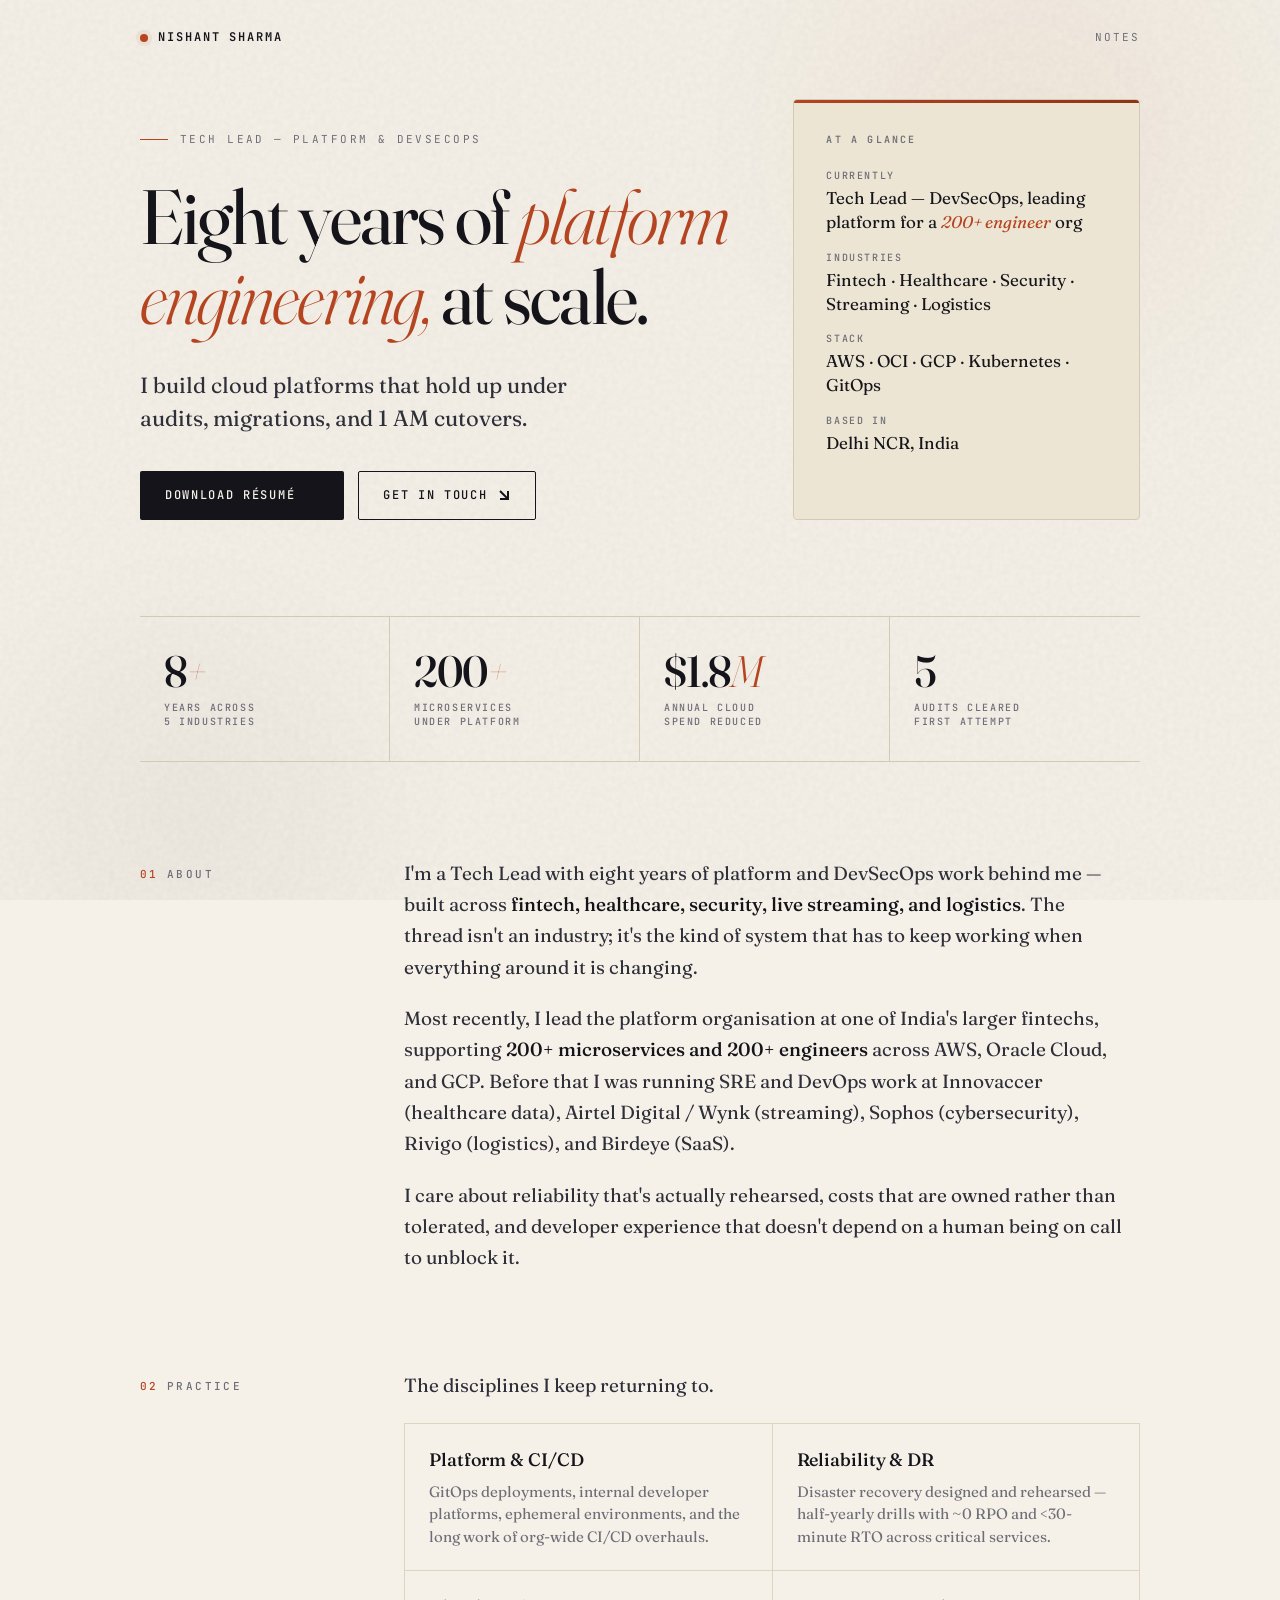
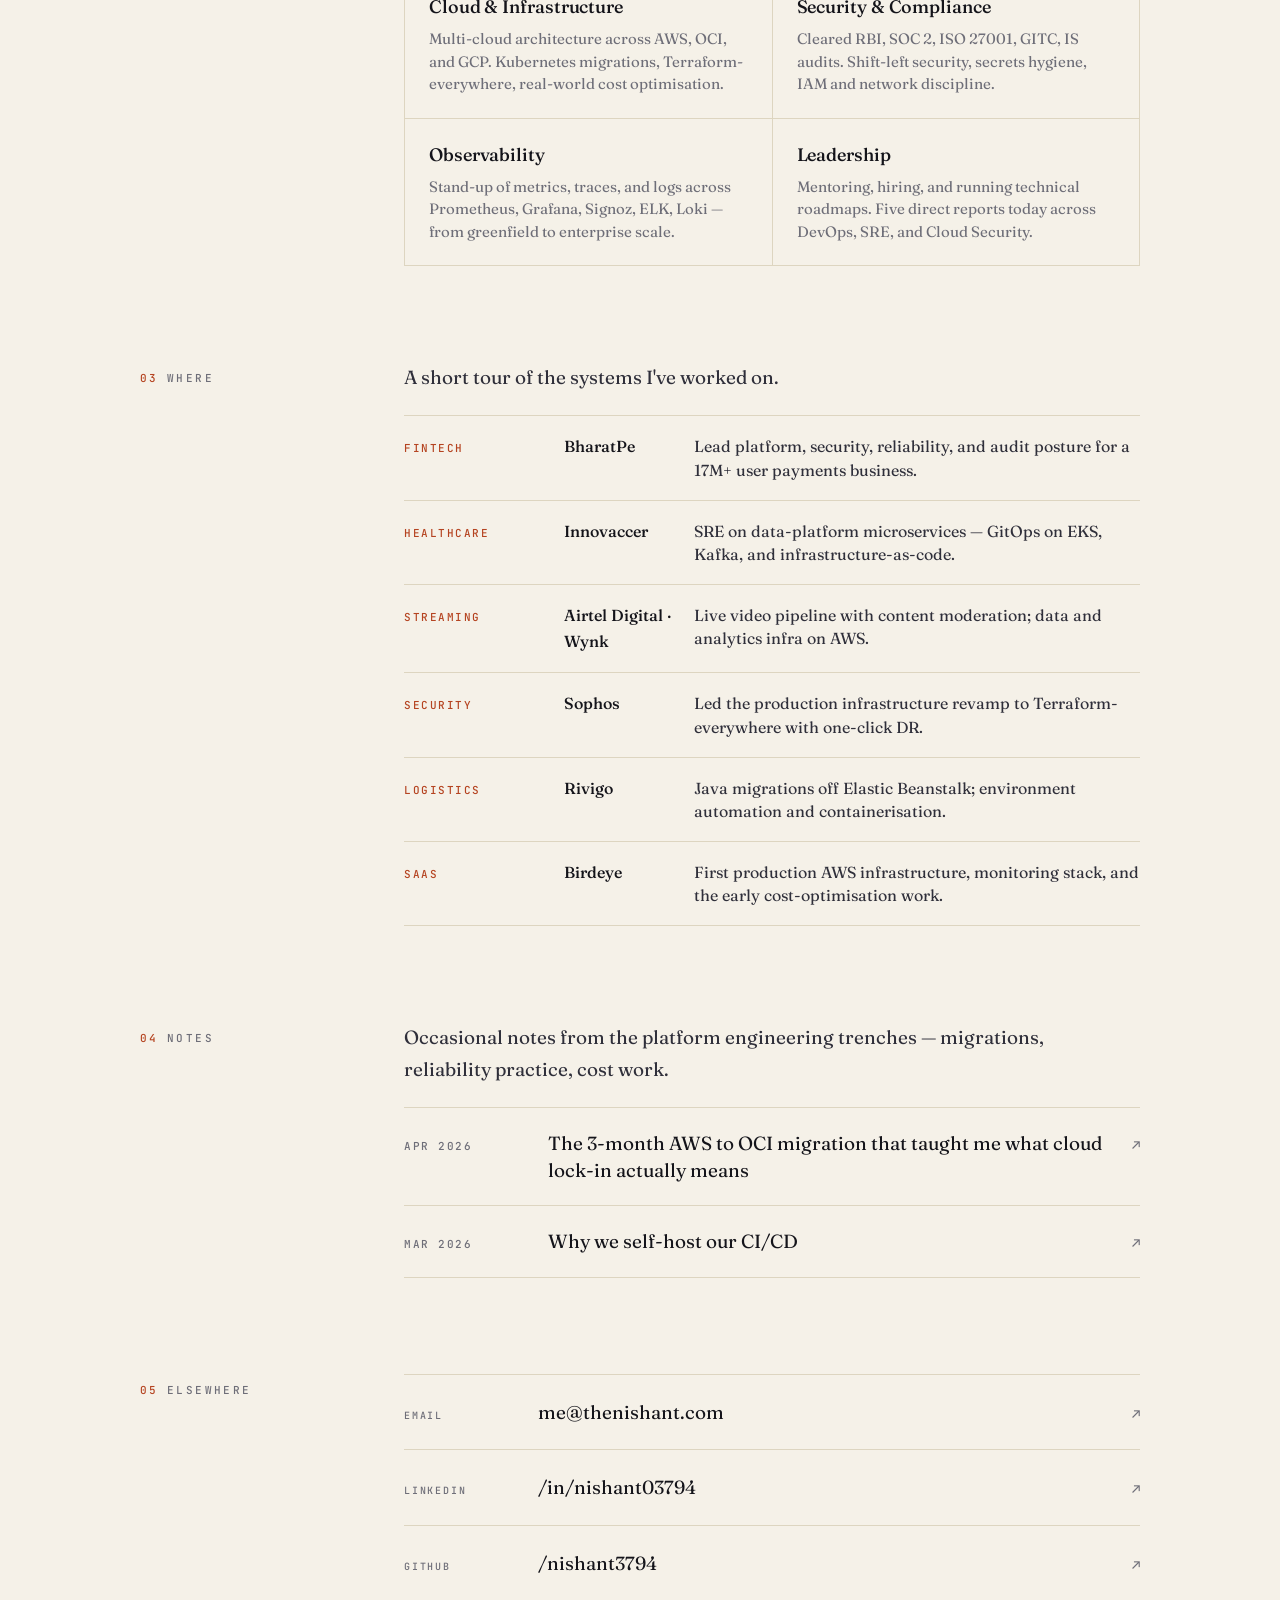
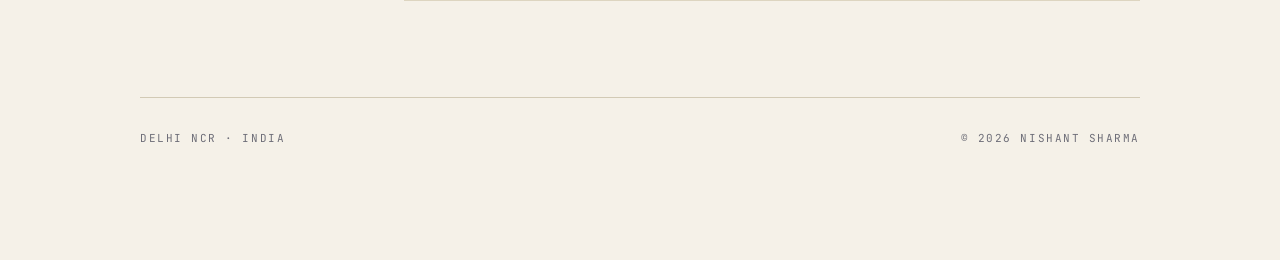
==== commit 59ee232a: "Added png" ====
--- a/index.html
+++ b/index.html
@@ -11,6 +11,14 @@
   <meta property="og:description" content="Eight years of platform engineering at scale." />
   <meta property="og:type" content="website" />
   <meta property="og:url" content="https://thenishant.com" />
+  <meta property="og:image" content="https://thenishant.com/og.jpg" />
+  <meta property="og:image:width" content="1200" />
+  <meta property="og:image:height" content="630" />
+  <meta property="og:image:alt" content="Nishant Sharma — Platform engineering, quietly. Eight years of building cloud platforms at scale." />
+  <meta name="twitter:card" content="summary_large_image" />
+  <meta name="twitter:title" content="Nishant Sharma — Tech Lead, Platform &amp; DevSecOps" />
+  <meta name="twitter:description" content="Eight years of platform engineering at scale." />
+  <meta name="twitter:image" content="https://thenishant.com/og.jpg" />
 
   <link rel="preconnect" href="https://fonts.googleapis.com" />
   <link rel="preconnect" href="https://fonts.gstatic.com" crossorigin />
@@ -199,6 +207,13 @@
                 <span class="writing-arrow">↗</span>
               </a>
             </li>
+            <li>
+              <a href="/notes/self-hosted-ci-cd/">
+                <span class="writing-date">Mar 2026</span>
+                <span class="writing-title">Why we self-host our CI/CD</span>
+                <span class="writing-arrow">↗</span>
+              </a>
+            </li>
           </ul>
         </div>
       </div>
@@ -241,4 +256,4 @@
     </footer>
   </main>
 </body>
-</html>+</html>
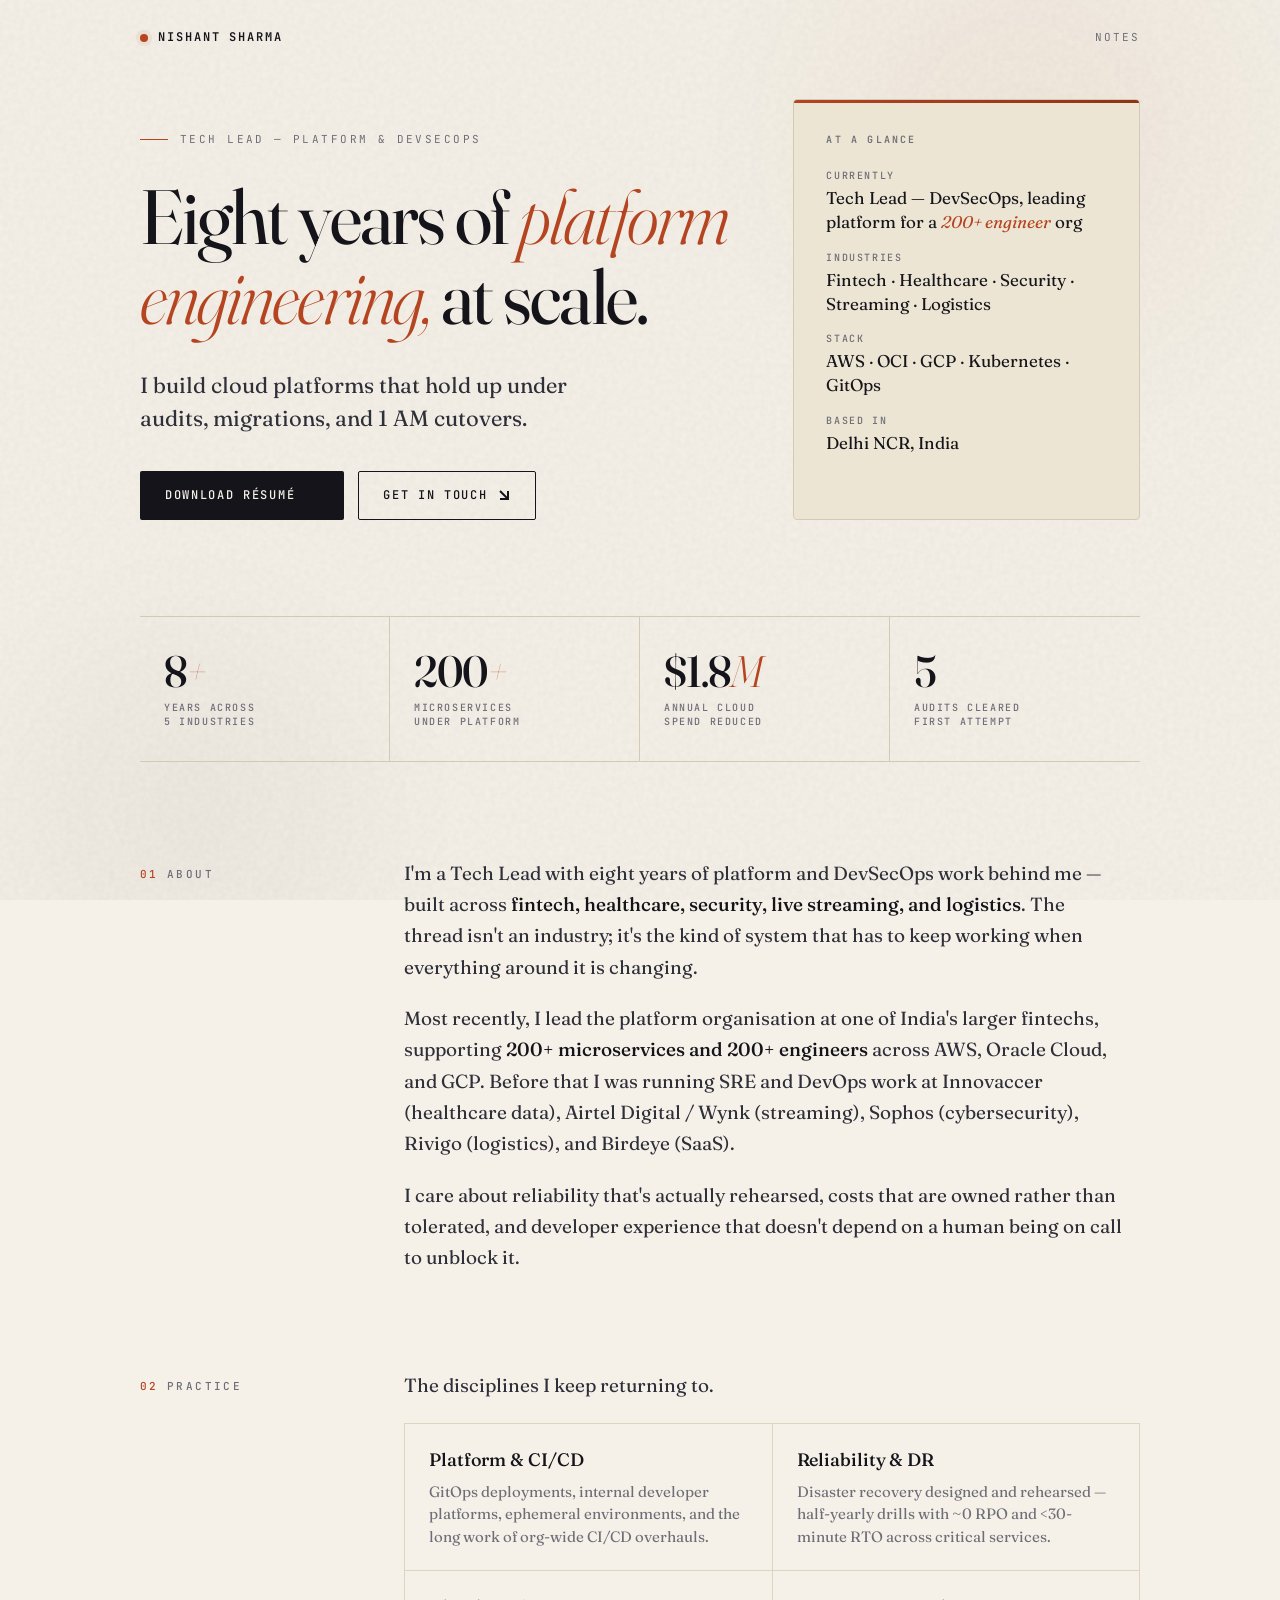
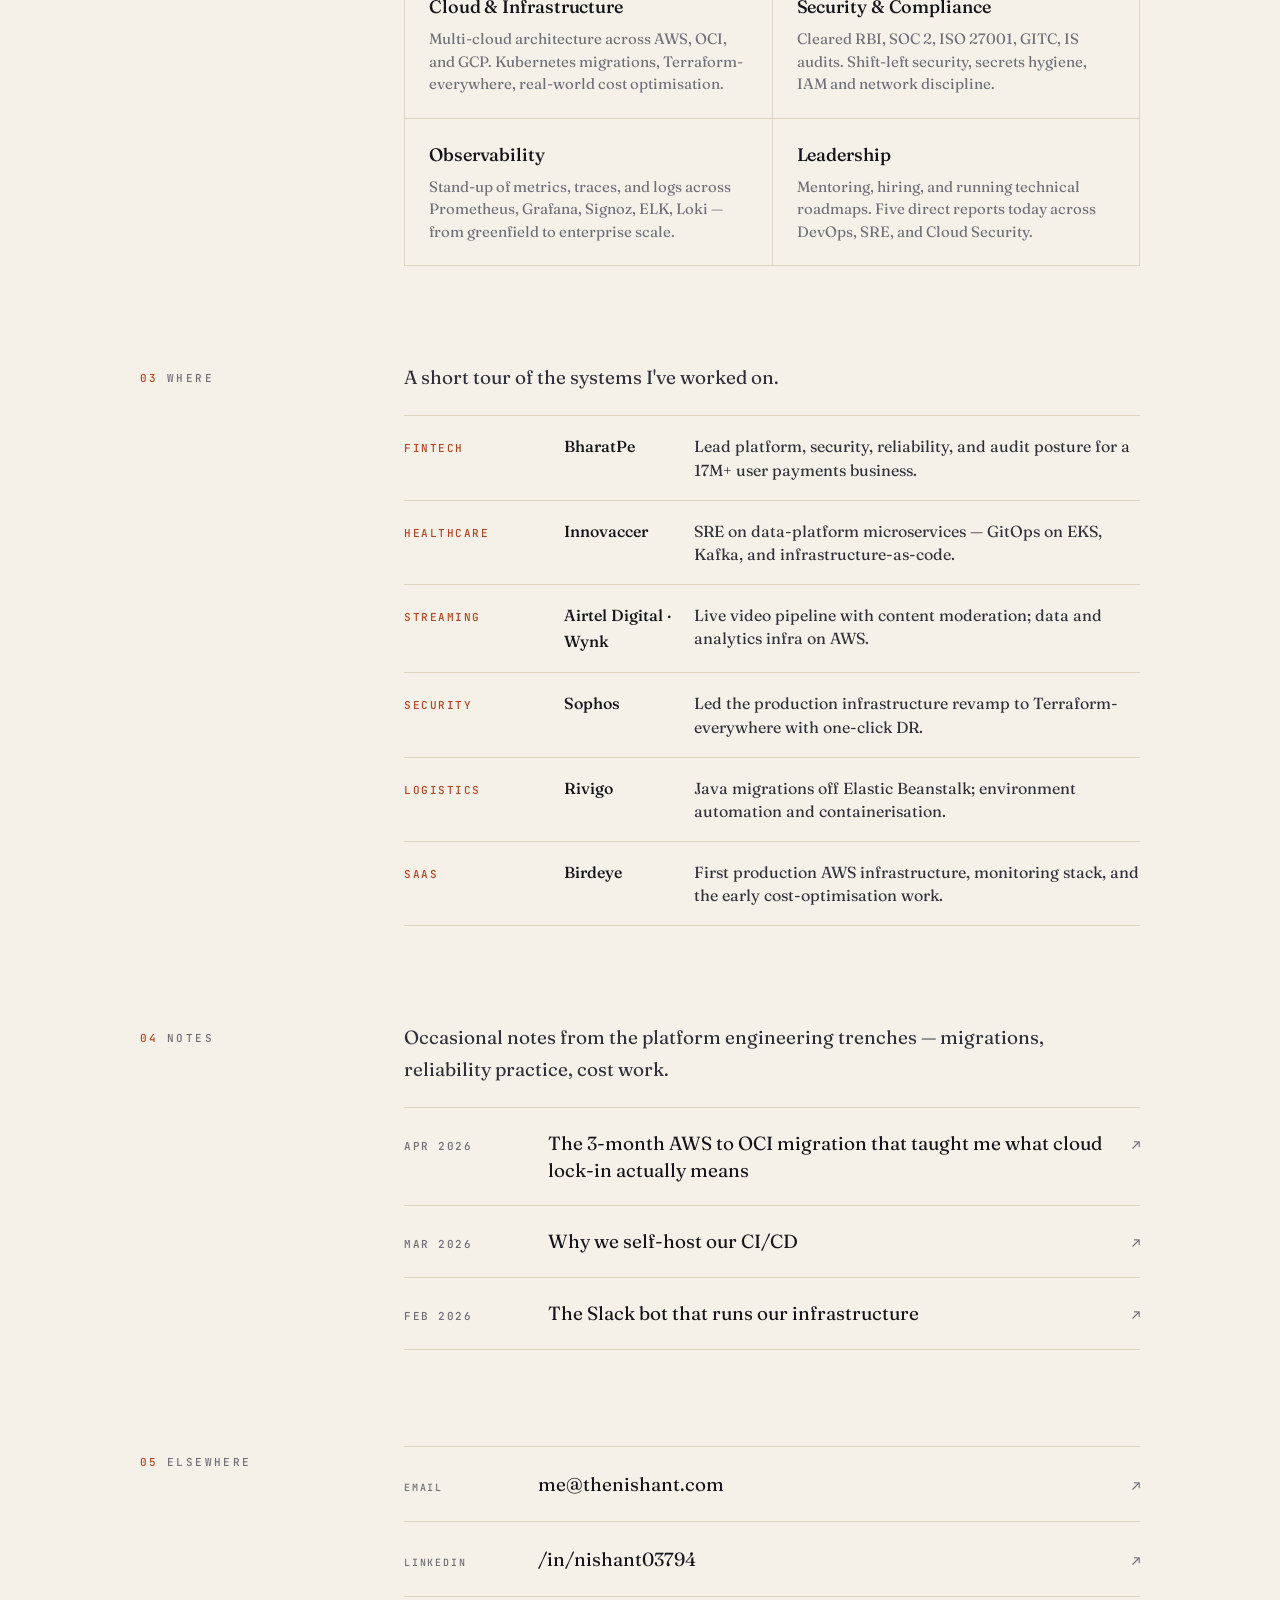
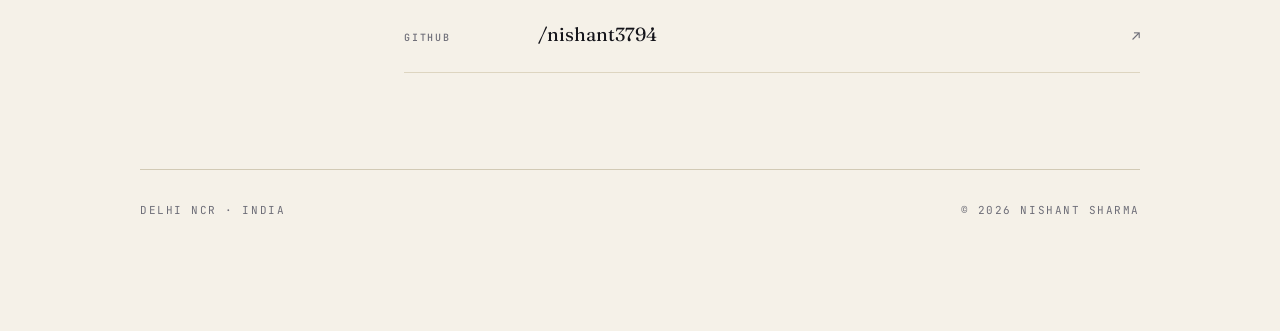
==== commit 35052192: "Added post 3" ====
--- a/index.html
+++ b/index.html
@@ -214,6 +214,13 @@
                 <span class="writing-arrow">↗</span>
               </a>
             </li>
+            <li>
+              <a href="/notes/slack-self-service/">
+                <span class="writing-date">Feb 2026</span>
+                <span class="writing-title">The Slack bot that runs our infrastructure</span>
+                <span class="writing-arrow">↗</span>
+              </a>
+            </li>
           </ul>
         </div>
       </div>
